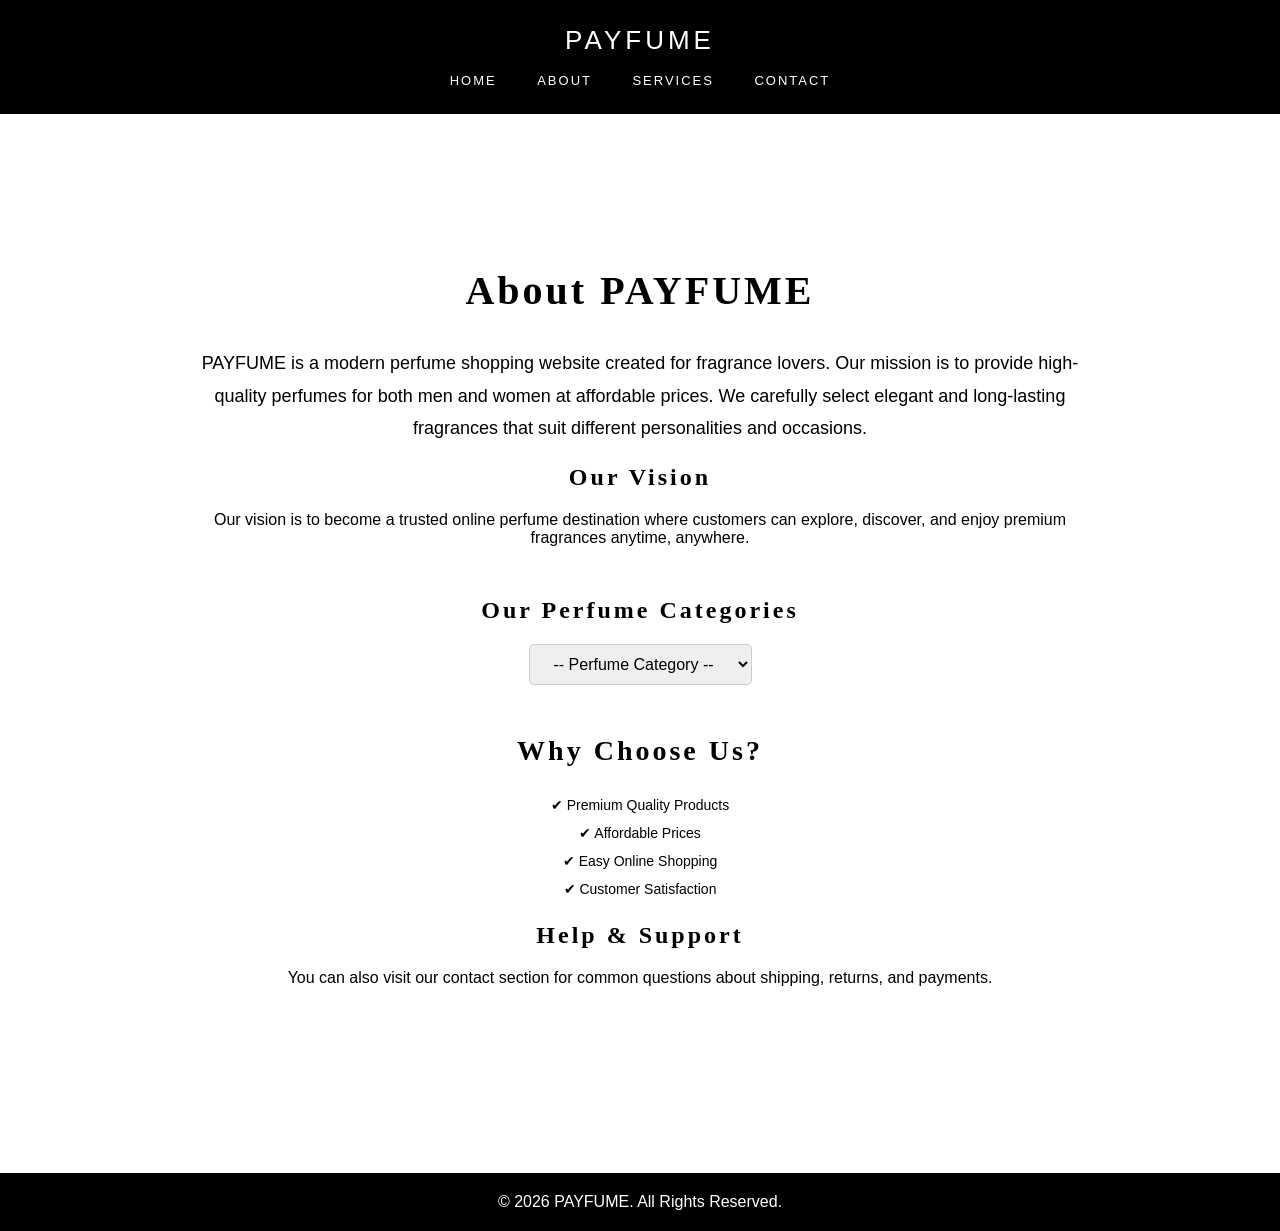
==== about.html @ b95e0a24 "Update about.html" ====
<!DOCTYPE html>
<html lang="en">

<head>
<meta charset="UTF-8">
<meta name="viewport" content="width=device-width, initial-scale=1.0">
<title>About Us - PAYFUME</title>

<link rel="stylesheet" href="style.css">



</head>

<body>

<header>
    <div class="logo">PAYFUME</div>
    <nav>
        <a href="index.html">HOME</a>
        <a href="about.html">ABOUT</a>
        <a href="services.html">SERVICES</a>
        <a href="contact.html">CONTACT</a>
    </nav>
</header>

<section style="padding:120px 20px; text-align:center; max-width:900px; margin:auto;">

    <h1 style="font-family: 'Playfair Display', serif; font-size:40px; letter-spacing:3px;">
        About PAYFUME
    </h1>

    <p style="margin-top:30px; font-size:18px; line-height:1.8;">
        PAYFUME is a modern perfume shopping website created for fragrance lovers. 
        Our mission is to provide high-quality perfumes for both men and women at affordable prices.
        We carefully select elegant and long-lasting fragrances that suit different personalities 
        and occasions.
    </p>

    <h2>Our Vision</h2>
<p>
Our vision is to become a trusted online perfume destination where customers can explore, discover, and enjoy premium fragrances anytime, anywhere.
</p>

    <!-- Dropdown Section -->
    <h2 style="margin-top:50px;">Our Perfume Categories</h2>

    <div class="category-box">
        <select onchange="showCategory(this.value)">
            <option value="">-- Perfume Category --</option>
            <option value="Men's Collection">Men's Collection</option>
            <option value="Women's Collection">Women's Collection</option>
            <option value="Luxury Collection">Luxury Collection</option>
           
        </select>
       
        <div id="categoryResult"></div>
    </div>

    <!-- Why Choose Us -->
    <h2 style="margin-top:50px; font-size:28px;">Why Choose Us?</h2>

    <ul style="list-style:none; padding:0; margin-top:20px; font-size:14px; line-height:2;">
        <li>✔ Premium Quality Products</li>
        <li>✔ Affordable Prices</li>
        <li>✔ Easy Online Shopping</li>
        <li>✔ Customer Satisfaction</li>
    </ul>
<h2>Help & Support</h2>

<p>
You can also visit our contact section for common questions about shipping, returns, and payments.
</p>
</section>

<footer>
    © 2026 PAYFUME. All Rights Reserved.
</footer>

<script src="script.js"></script>




</body>
</html>
---- style.css ----
/* ===== GENERAL ===== */
body {
    margin: 0;
    font-family: 'Montserrat', sans-serif;
    background-color: white;
    transition: 0.3s ease;
}

h1, h2 {
    font-family: 'Playfair Display', serif;
    letter-spacing: 3px;
}

/* ===== HEADER ===== */
header {
    background: black;
    color: white;
    padding: 25px 20px;
    text-align: center;
}

.logo {
    font-size: 26px;
    letter-spacing: 4px;
    margin-bottom: 15px;
}

/* Navigation */
nav {
    margin-top: 5px;
}

nav a {
    color: white;
    text-decoration: none;
    margin: 0 18px;
    font-size: 13px;
    letter-spacing: 2px;
    position: relative;   /* IMPORTANT */
}

/* Animated underline */
nav a::after {
    content: "";
    position: absolute;
    left: 0;
    bottom: -6px;
    width: 0;
    height: 1px;
    background: white;
    transition: 0.3s ease;
}

nav a:hover::after {
    width: 100%;
}

/* ===== SPLIT SECTION (Home Page) ===== */
.split {
    display: flex;
    height: 100vh;
}

.side {
    flex: 1;
    position: relative;
    display: flex;
    justify-content: center;
    align-items: center;
    text-align: center;
    color: white;
    overflow: hidden;
}

.side h1 {
    font-size: 50px;
    z-index: 2;
}

.side::before {
    content: "";
    position: absolute;
    inset: 0;
    background-size: cover;
    background-position: center;
    transition: 0.6s ease;
    z-index: 1;
}

.male::before {
    background-image: url("Images/seintone.jpg");
}

.female::before {
    background-image: url("Images/seintone.jpg");
}

.side:hover::before {
    transform: scale(1.08);
}

.overlay {
    position: absolute;
    inset: 0;
    background: rgba(0, 0, 0, 0.45);
    z-index: 1;
}

/* Buttons */
.button {
    position: absolute;
    bottom: 80px;
    padding: 12px 30px;
    border: 1px solid white;
    color: white;
    text-decoration: none;
    z-index: 2;
    transition: 0.3s ease;
}

.button:hover {
    background: white;
    color: black;
}

/* ===== SECTION (About Page) ===== */
section {
    padding: 100px 20px;
    max-width: 900px;
    margin: auto;
    text-align: center;
}

/* Dropdown */
select {
    padding: 10px 20px;
    font-size: 16px;
    border-radius: 5px;
    border: 1px solid #ccc;
}

/* ===== FOOTER ===== */
footer {
    background: black;
    color: white;
    text-align: center;
    padding: 20px;
    margin-top: 50px;
}

/* ===== DARK MODE ===== */
.dark {
    background: black;
    color: white;
}

.dark header,
.dark footer {
    background: #111;
}

/* ===== RESPONSIVE ===== */
@media (max-width: 768px) {
    .split {
        flex-direction: column;
    }

    .side h1 {
        font-size: 30px;
    }

    nav a {
        display: inline-block;
        margin: 8px 10px;
    }
}
/* ===== For Contact Page ===== */
.contact-form {
    margin-top: 40px;
    max-width: 600px;
    margin-left: auto;
    margin-right: auto;
}

.contact-form input,
.contact-form textarea {
    width: 100%;
    padding: 12px;
    margin-bottom: 20px;
    border: 1px solid #ccc;
    border-radius: 5px;
}

.contact-form button {
    padding: 12px 30px;
    background: black;
    color: white;
    border: none;
    cursor: pointer;
}

.contact-form button:hover {
    background: #333;
}

.success-message {
    color: green;
    margin-top: 20px;
}

/* ===== SERVICES ===== */
.services-container {
    display: grid;
    grid-template-columns: repeat(auto-fit, minmax(250px, 1fr));
    gap: 30px;
    margin-top: 40px;
}

.service-box {
    border: 1px solid #ddd;
    padding: 25px;
    border-radius: 8px;
    text-align: center;
}

.service-box button {
    margin-top: 15px;
    padding: 10px 20px;
    background: black;
    color: white;
    border: none;
    cursor: pointer;
}

.service-box button:hover {
    background: #333;
}

.cart-section {
    margin-top: 50px;
    text-align: center;
}
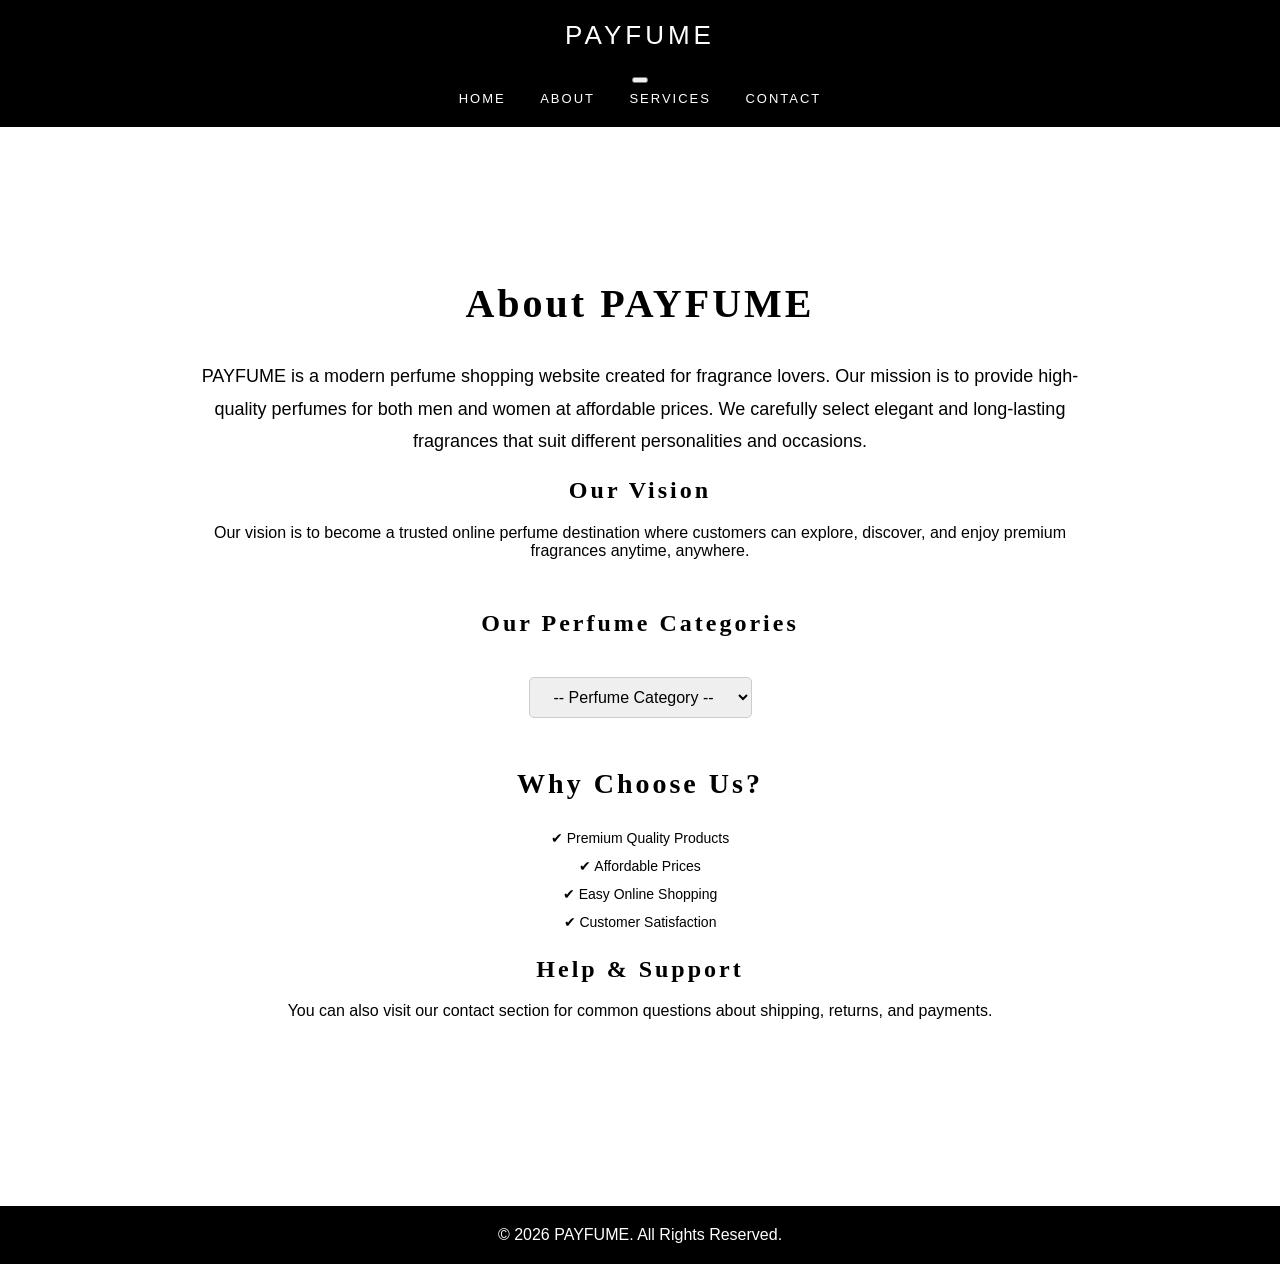
==== commit 0357707c: "Add theme toggle button to about.html" ====
--- a/about.html
+++ b/about.html
@@ -16,6 +16,7 @@
 
 <header>
     <div class="logo">PAYFUME</div>
+     <button id="theme-toggle" aria-label="Toggle Dark Mode"></button>
     <nav>
         <a href="index.html">HOME</a>
         <a href="about.html">ABOUT</a>
--- a/style.css
+++ b/style.css
@@ -240,3 +240,87 @@
     margin-top: 50px;
     text-align: center;
 }
+/*===about====*/
+body {
+    margin: 0;
+    font-family: Arial, sans-serif;
+    background-color: white;
+}
+
+
+header {
+    background: black;
+    color: white;
+    padding: 20px;
+    text-align: center;
+}
+
+nav a {
+    color: white;
+    text-decoration: none;
+    margin: 0 15px;
+}
+
+nav a:hover {
+    text-decoration: underline;
+}
+
+/* Section */
+section {
+    padding: 120px 20px;
+    text-align: center;
+    max-width: 900px;
+    margin: auto;
+}
+
+/* Dropdown */
+.category-box {
+    margin-top: 40px;
+}
+
+select {
+    padding: 10px 20px;
+    font-size: 16px;
+    border-radius: 5px;
+    border: 1px solid #ccc;
+}
+
+/* Footer */
+footer {
+    background: black;
+    color: white;
+    text-align: center;
+    padding: 20px;
+    margin-top: 50px;
+}
+body.dark {
+    background-color: #0f0f0f;
+    color: #ffffff;
+}
+
+body.dark header,
+body.dark footer {
+    background-color: #111;
+}
+
+body.dark .service-box {
+    background: #1a1a1a;
+    border-color: #333;
+}
+
+body.dark input,
+body.dark textarea,
+body.dark select {
+    background: #1a1a1a;
+    color: #fff;
+    border: 1px solid #444;
+}
+
+body.dark .contact-form button,
+body.dark .service-box button {
+    background: #222;
+}
+
+body.dark .button:hover {
+    color: black;
+}
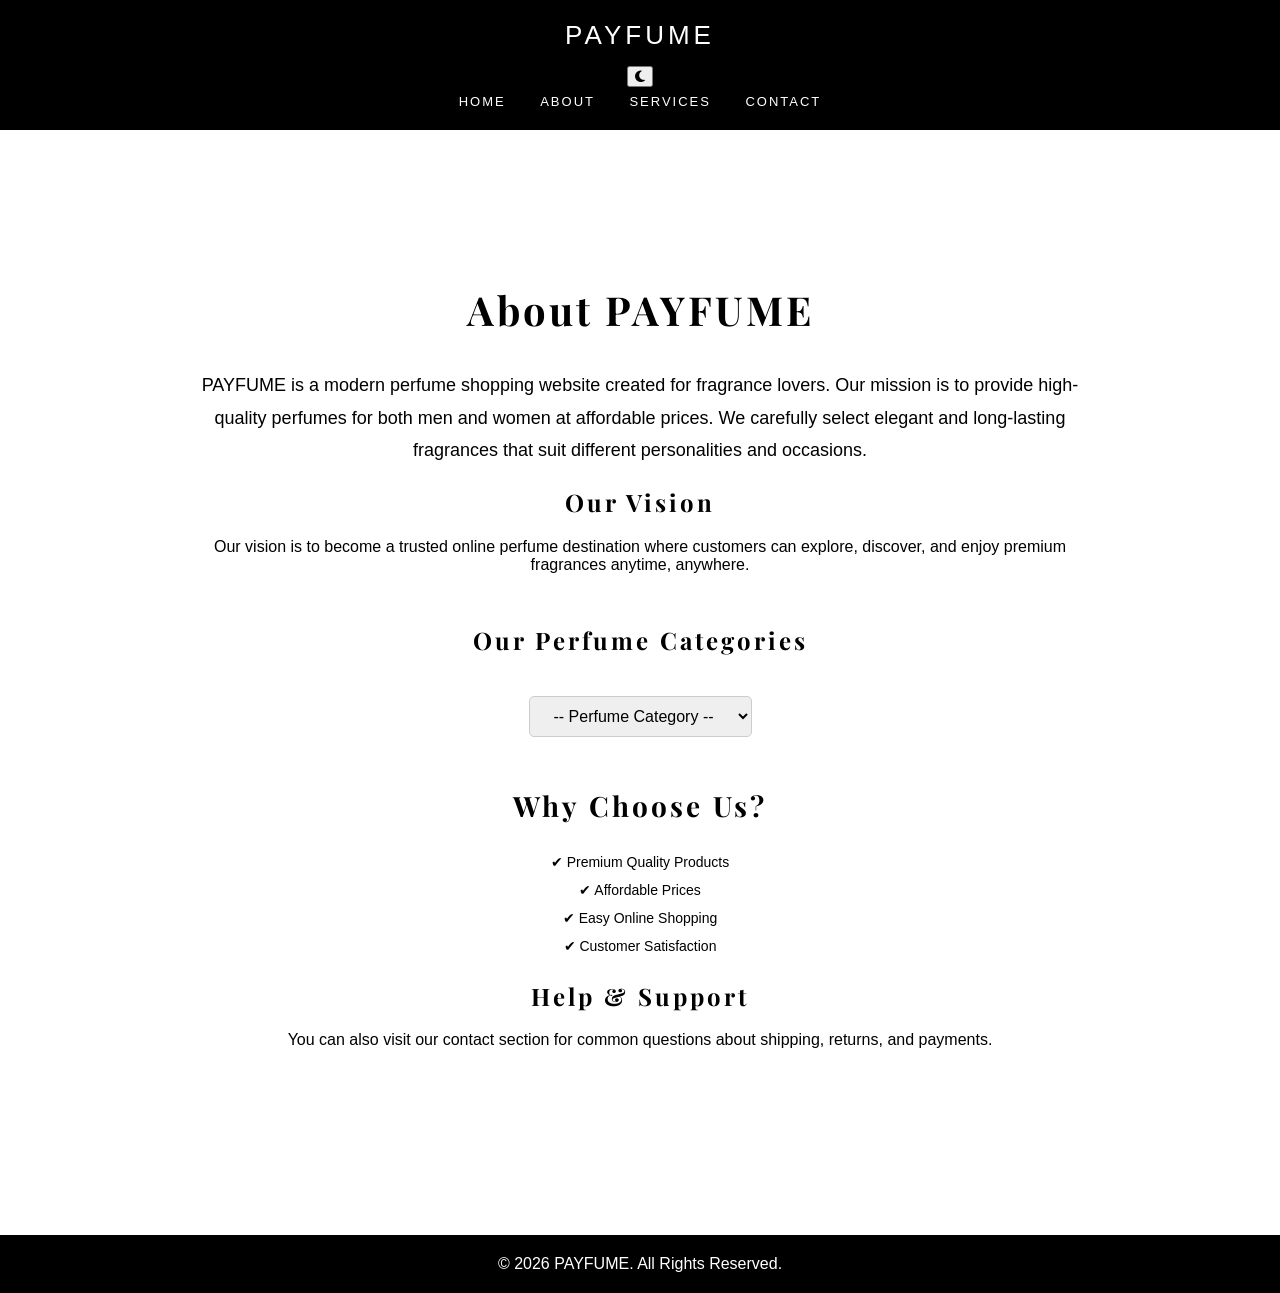
==== commit 3c2c8985: "Enhance about.html with styles and theme toggle icon Added Google Fonts and Font Awesome links to th" ====
--- a/about.html
+++ b/about.html
@@ -5,9 +5,9 @@
 <meta charset="UTF-8">
 <meta name="viewport" content="width=device-width, initial-scale=1.0">
 <title>About Us - PAYFUME</title>
-
+<link href="https://fonts.googleapis.com/css2?family=Playfair+Display:wght@400;600&family=Montserrat:wght@300;400&display=swap" rel="stylesheet">
+<link rel="stylesheet" href="https://cdnjs.cloudflare.com/ajax/libs/font-awesome/6.5.0/css/all.min.css">
 <link rel="stylesheet" href="style.css">
-
 
 
 </head>
@@ -16,7 +16,11 @@
 
 <header>
     <div class="logo">PAYFUME</div>
-     <button id="theme-toggle" aria-label="Toggle Dark Mode"></button>
+
+    <button id="theme-toggle" aria-label="Toggle theme">
+        <i class="fa-solid fa-moon"></i>
+    </button>
+
     <nav>
         <a href="index.html">HOME</a>
         <a href="about.html">ABOUT</a>
--- a/style.css
+++ b/style.css
@@ -324,3 +324,39 @@
 body.dark .button:hover {
     color: black;
 }
+
+/* ===== IMPROVED DARK MODE ===== */
+body.dark {
+    background-color: #0f0f0f;
+    color: #ffffff;
+}
+
+body.dark header,
+body.dark footer {
+    background-color: #111;
+}
+
+body.dark .service-box {
+    background: #1a1a1a;
+    border-color: #333;
+}
+
+body.dark input,
+body.dark textarea,
+body.dark select {
+    background: #1a1a1a;
+    color: #fff;
+    border: 1px solid #444;
+}
+
+body.dark .contact-form button,
+body.dark .service-box button {
+    background: #222;
+}
+
+body.dark .button:hover {
+    color: black;
+}
+header {
+    position: relative;
+}
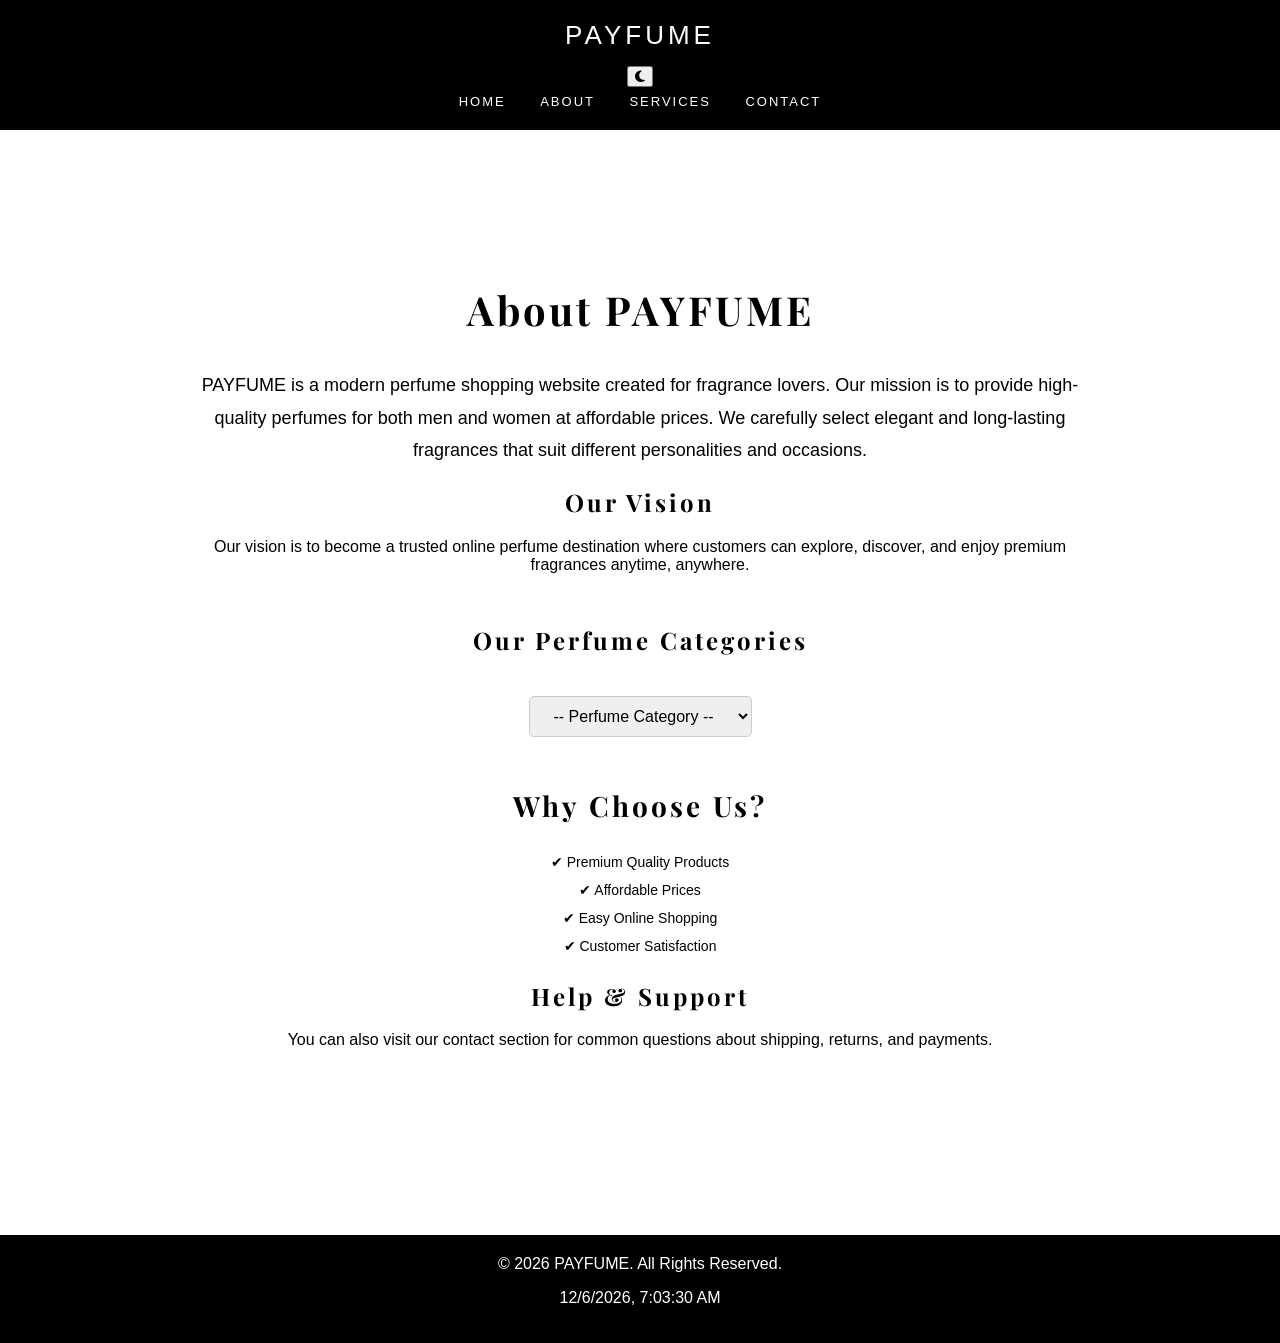
==== commit 876a2ea6: "Add current date time placeholder in footer" ====
--- a/about.html
+++ b/about.html
@@ -80,6 +80,7 @@
 
 <footer>
     © 2026 PAYFUME. All Rights Reserved.
+     <p id="currentDateTime"></p>
 </footer>
 
 <script src="script.js"></script>
--- a/style.css
+++ b/style.css
@@ -36,7 +36,7 @@
     margin: 0 18px;
     font-size: 13px;
     letter-spacing: 2px;
-    position: relative;   /* IMPORTANT */
+    position: relative;   
 }
 
 /* Animated underline */
@@ -88,11 +88,11 @@
 }
 
 .male::before {
-    background-image: url("Images/seintone.jpg");
+    background-image: url("Images/male\ right.jpg");
 }
 
 .female::before {
-    background-image: url("Images/seintone.jpg");
+    background-image: url("Images/female\ left.jpg");
 }
 
 .side:hover::before {
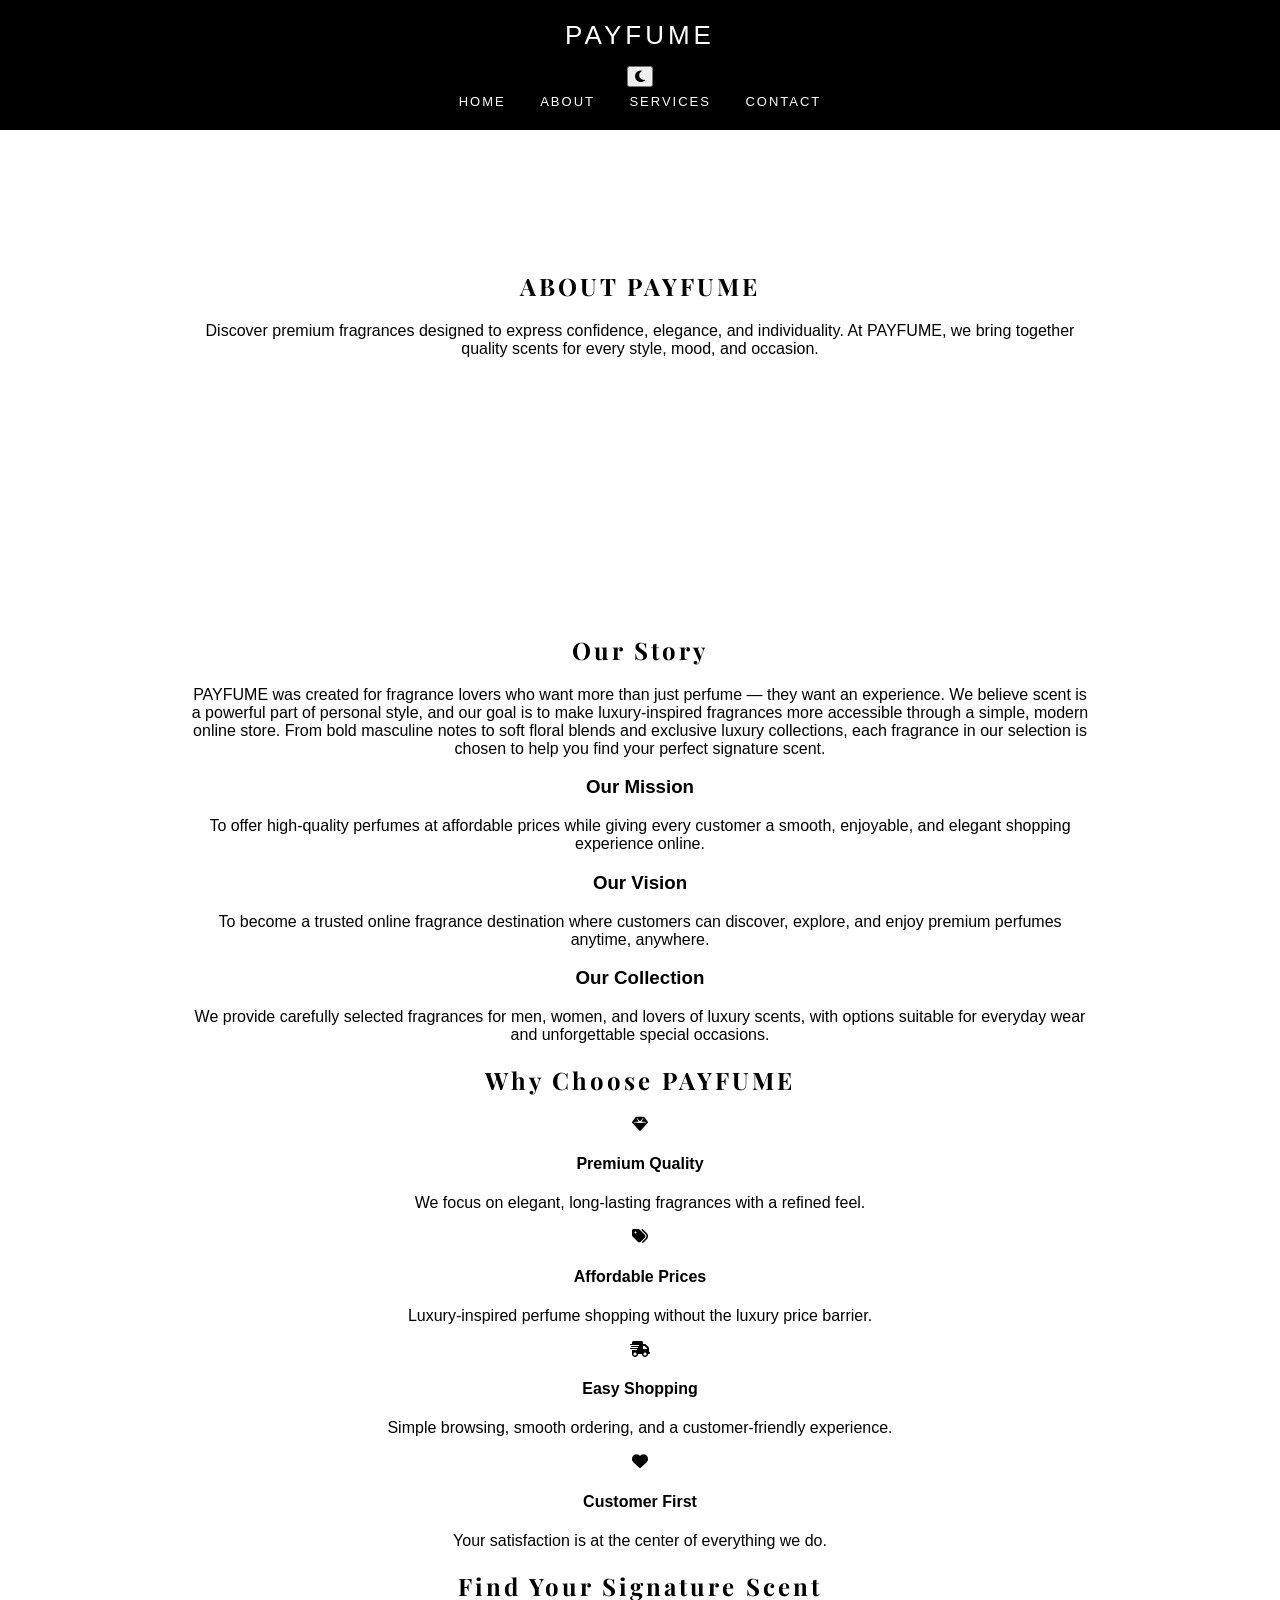
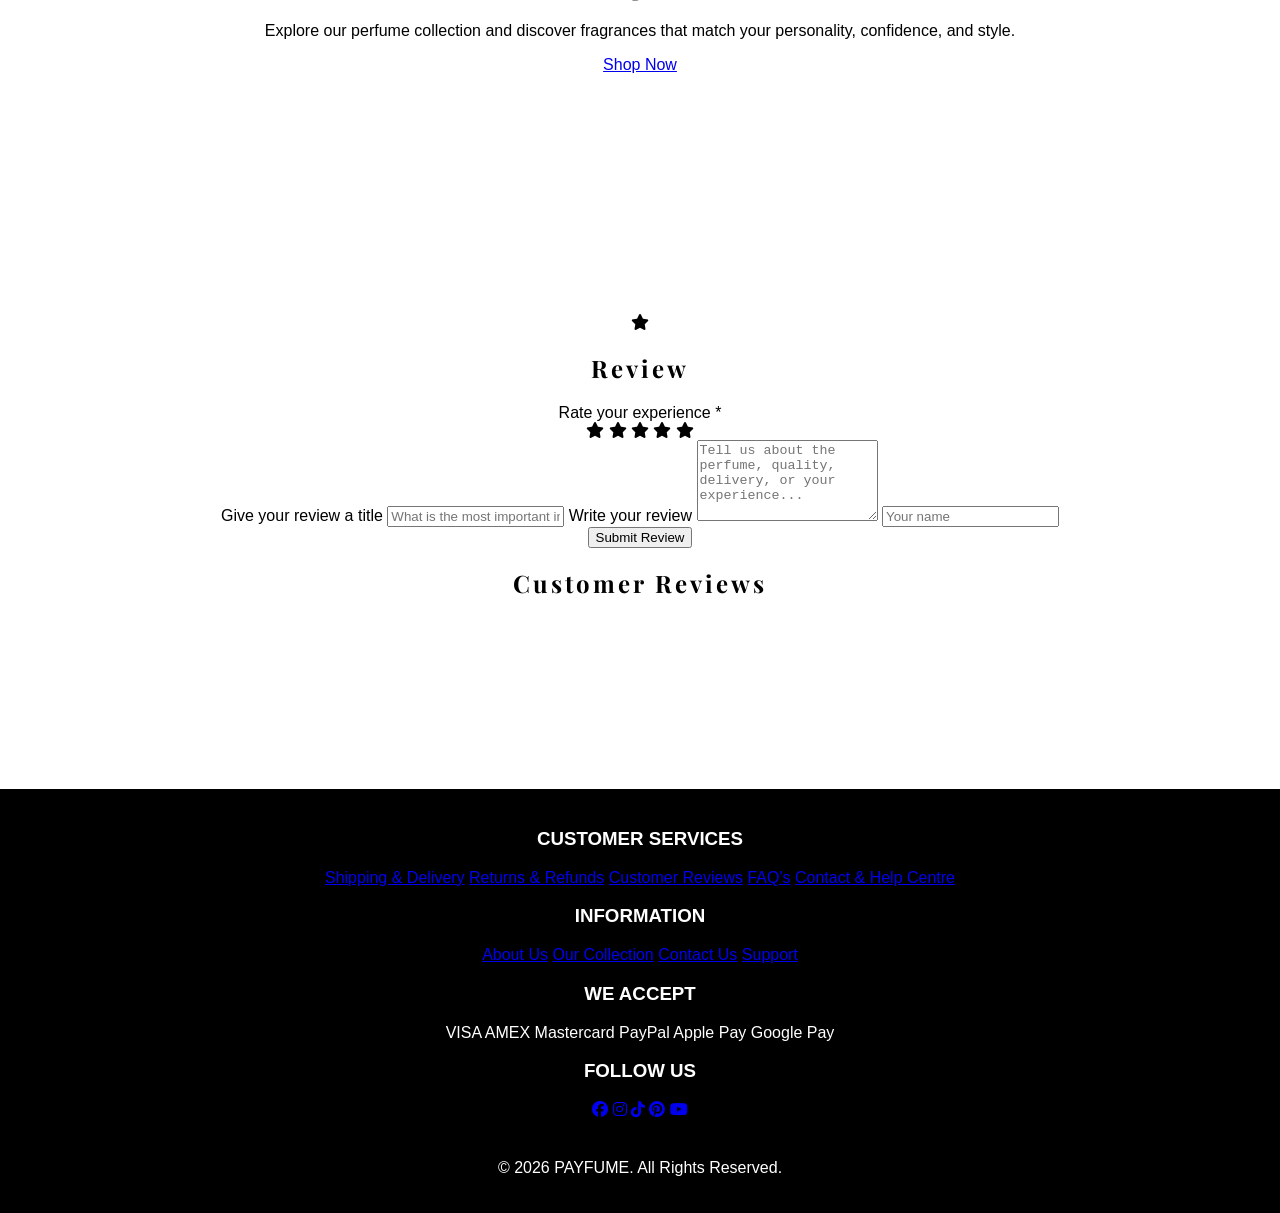
==== commit 67e04cf6: "Update about.html" ====
--- a/about.html
+++ b/about.html
@@ -1,94 +1,223 @@
 <!DOCTYPE html>
 <html lang="en">
-
 <head>
-<meta charset="UTF-8">
-<meta name="viewport" content="width=device-width, initial-scale=1.0">
-<title>About Us - PAYFUME</title>
-<link href="https://fonts.googleapis.com/css2?family=Playfair+Display:wght@400;600&family=Montserrat:wght@300;400&display=swap" rel="stylesheet">
-<link rel="stylesheet" href="https://cdnjs.cloudflare.com/ajax/libs/font-awesome/6.5.0/css/all.min.css">
-<link rel="stylesheet" href="style.css">
-
-
+  <meta charset="UTF-8" />
+  <meta name="viewport" content="width=device-width, initial-scale=1.0" />
+  <title>About Us - PAYFUME</title>
+
+  <link href="https://fonts.googleapis.com/css2?family=Playfair+Display:wght@400;600;700&family=Montserrat:wght@300;400;500;600&display=swap" rel="stylesheet">
+  <link rel="stylesheet" href="https://cdnjs.cloudflare.com/ajax/libs/font-awesome/6.5.0/css/all.min.css">
+  <link rel="stylesheet" href="style.css">
+
+  
 </head>
-
 <body>
 
-<header>
+  <header>
     <div class="logo">PAYFUME</div>
 
     <button id="theme-toggle" aria-label="Toggle theme">
-        <i class="fa-solid fa-moon"></i>
+      <i class="fa-solid fa-moon"></i>
     </button>
 
     <nav>
-        <a href="index.html">HOME</a>
-        <a href="about.html">ABOUT</a>
-        <a href="services.html">SERVICES</a>
-        <a href="contact.html">CONTACT</a>
+      <a href="index.html">HOME</a>
+      <a href="about.html">ABOUT</a>
+      <a href="services.html">SERVICES</a>
+      <a href="contact.html">CONTACT</a>
     </nav>
-</header>
-
-<section style="padding:120px 20px; text-align:center; max-width:900px; margin:auto;">
-
-    <h1 style="font-family: 'Playfair Display', serif; font-size:40px; letter-spacing:3px;">
-        About PAYFUME
-    </h1>
-
-    <p style="margin-top:30px; font-size:18px; line-height:1.8;">
-        PAYFUME is a modern perfume shopping website created for fragrance lovers. 
-        Our mission is to provide high-quality perfumes for both men and women at affordable prices.
-        We carefully select elegant and long-lasting fragrances that suit different personalities 
-        and occasions.
+  </header>
+
+  <section class="about-hero">
+    <h1>ABOUT PAYFUME</h1>
+    <p>
+      Discover premium fragrances designed to express confidence, elegance, and individuality.
+      At PAYFUME, we bring together quality scents for every style, mood, and occasion.
     </p>
-
-    <h2>Our Vision</h2>
-<p>
-Our vision is to become a trusted online perfume destination where customers can explore, discover, and enjoy premium fragrances anytime, anywhere.
-</p>
-
-    <!-- Dropdown Section -->
-    <h2 style="margin-top:50px;">Our Perfume Categories</h2>
-
-    <div class="category-box">
-        <select onchange="showCategory(this.value)">
-            <option value="">-- Perfume Category --</option>
-            <option value="Men's Collection">Men's Collection</option>
-            <option value="Women's Collection">Women's Collection</option>
-            <option value="Luxury Collection">Luxury Collection</option>
-           
-        </select>
-       
-        <div id="categoryResult"></div>
-    </div>
-
-    <!-- Why Choose Us -->
-    <h2 style="margin-top:50px; font-size:28px;">Why Choose Us?</h2>
-
-    <ul style="list-style:none; padding:0; margin-top:20px; font-size:14px; line-height:2;">
-        <li>✔ Premium Quality Products</li>
-        <li>✔ Affordable Prices</li>
-        <li>✔ Easy Online Shopping</li>
-        <li>✔ Customer Satisfaction</li>
-    </ul>
-<h2>Help & Support</h2>
-
-<p>
-You can also visit our contact section for common questions about shipping, returns, and payments.
-</p>
+  </section>
+
+  <section class="about-section">
+    <div class="about-intro">
+      <h2>Our Story</h2>
+      <p>
+        PAYFUME was created for fragrance lovers who want more than just perfume — they want
+        an experience. We believe scent is a powerful part of personal style, and our goal is
+        to make luxury-inspired fragrances more accessible through a simple, modern online store.
+        From bold masculine notes to soft floral blends and exclusive luxury collections,
+        each fragrance in our selection is chosen to help you find your perfect signature scent.
+      </p>
+    </div>
+
+    <div class="about-grid">
+      <div class="about-card">
+        <h3>Our Mission</h3>
+        <p>
+          To offer high-quality perfumes at affordable prices while giving every customer
+          a smooth, enjoyable, and elegant shopping experience online.
+        </p>
+      </div>
+
+      <div class="about-card">
+        <h3>Our Vision</h3>
+        <p>
+          To become a trusted online fragrance destination where customers can discover,
+          explore, and enjoy premium perfumes anytime, anywhere.
+        </p>
+      </div>
+
+      <div class="about-card">
+        <h3>Our Collection</h3>
+        <p>
+          We provide carefully selected fragrances for men, women, and lovers of luxury scents,
+          with options suitable for everyday wear and unforgettable special occasions.
+        </p>
+      </div>
+    </div>
+
+    <div class="why-payfume">
+      <h2>Why Choose PAYFUME</h2>
+
+      <div class="why-list">
+        <div class="why-item">
+          <i class="fa-solid fa-gem"></i>
+          <h4>Premium Quality</h4>
+          <p>We focus on elegant, long-lasting fragrances with a refined feel.</p>
+        </div>
+
+        <div class="why-item">
+          <i class="fa-solid fa-tags"></i>
+          <h4>Affordable Prices</h4>
+          <p>Luxury-inspired perfume shopping without the luxury price barrier.</p>
+        </div>
+
+        <div class="why-item">
+          <i class="fa-solid fa-truck-fast"></i>
+          <h4>Easy Shopping</h4>
+          <p>Simple browsing, smooth ordering, and a customer-friendly experience.</p>
+        </div>
+
+        <div class="why-item">
+          <i class="fa-solid fa-heart"></i>
+          <h4>Customer First</h4>
+          <p>Your satisfaction is at the center of everything we do.</p>
+        </div>
+      </div>
+    </div>
+
+    <div class="about-cta">
+      <h2>Find Your Signature Scent</h2>
+      <p>
+        Explore our perfume collection and discover fragrances that match your personality,
+        confidence, and style.
+      </p>
+      <a href="services.html">Shop Now</a>
+    </div>
+  </section>
+<section class="review-form-section">
+  <div class="review-form-box">
+    <div class="review-header">
+      <div class="review-title-wrap">
+        <div class="review-icon">
+          <i class="fa-solid fa-star"></i>
+        </div>
+        <h2>Review</h2>
+      </div>
+    </div>
+
+    <form id="reviewForm" class="review-form">
+      <label>Rate your experience <span>*</span></label>
+
+      <div class="star-rating" id="starRating">
+        <i class="fa-solid fa-star star" data-value="1"></i>
+        <i class="fa-solid fa-star star" data-value="2"></i>
+        <i class="fa-solid fa-star star" data-value="3"></i>
+        <i class="fa-solid fa-star star" data-value="4"></i>
+        <i class="fa-solid fa-star star" data-value="5"></i>
+      </div>
+
+      <input type="hidden" id="ratingValue" value="0">
+
+      <label for="reviewTitle">Give your review a title</label>
+      <input
+        type="text"
+        id="reviewTitle"
+        placeholder="What is the most important information?"
+        required
+      >
+
+      <label for="reviewMessage">Write your review</label>
+      <textarea
+        id="reviewMessage"
+        rows="5"
+        placeholder="Tell us about the perfume, quality, delivery, or your experience..."
+        required
+      ></textarea>
+
+      <input
+        type="text"
+        id="reviewName"
+        placeholder="Your name"
+        required
+      >
+
+      <button type="submit">Submit Review</button>
+
+      <p id="reviewSuccess" class="review-success"></p>
+    </form>
+  </div>
+
+  <div class="customer-reviews">
+    <h2>Customer Reviews</h2>
+    <div id="reviewsList"></div>
+  </div>
 </section>
-
-<footer>
-    © 2026 PAYFUME. All Rights Reserved.
-     <p id="currentDateTime"></p>
-</footer>
-
-<script src="script.js"></script>
-
-
-
+  <footer>
+    <div class="footer-links">
+      <div>
+        <h3>CUSTOMER SERVICES</h3>
+        <a href="contact.html">Shipping & Delivery</a>
+        <a href="contact.html">Returns & Refunds</a>
+        <a href="contact.html">Customer Reviews</a>
+        <a href="contact.html">FAQ's</a>
+        <a href="contact.html">Contact & Help Centre</a>
+      </div>
+
+      <div>
+        <h3>INFORMATION</h3>
+        <a href="about.html">About Us</a>
+        <a href="services.html">Our Collection</a>
+        <a href="contact.html">Contact Us</a>
+        <a href="contact.html">Support</a>
+      </div>
+
+      <div>
+        <h3>WE ACCEPT</h3>
+        <div class="payment-icons">
+          <span>VISA</span>
+          <span>AMEX</span>
+          <span>Mastercard</span>
+          <span>PayPal</span>
+          <span>Apple Pay</span>
+          <span>Google Pay</span>
+        </div>
+      </div>
+
+      <div>
+        <h3>FOLLOW US</h3>
+        <div class="social-icons">
+          <a href="https://www.facebook.com/share/1G55bbYmSF/"><i class="fa-brands fa-facebook"></i></a>
+          <a href="#"><i class="fa-brands fa-instagram"></i></a>
+          <a href="#"><i class="fa-brands fa-tiktok"></i></a>
+          <a href="#"><i class="fa-brands fa-pinterest"></i></a>
+          <a href="#"><i class="fa-brands fa-youtube"></i></a>
+        </div>
+      </div>
+    </div>
+
+    <p style="margin-top:40px;">© 2026 PAYFUME. All Rights Reserved.</p>
+  </footer>
+
+  <script src="script.js"></script>
 
 </body>
 </html>
-
-
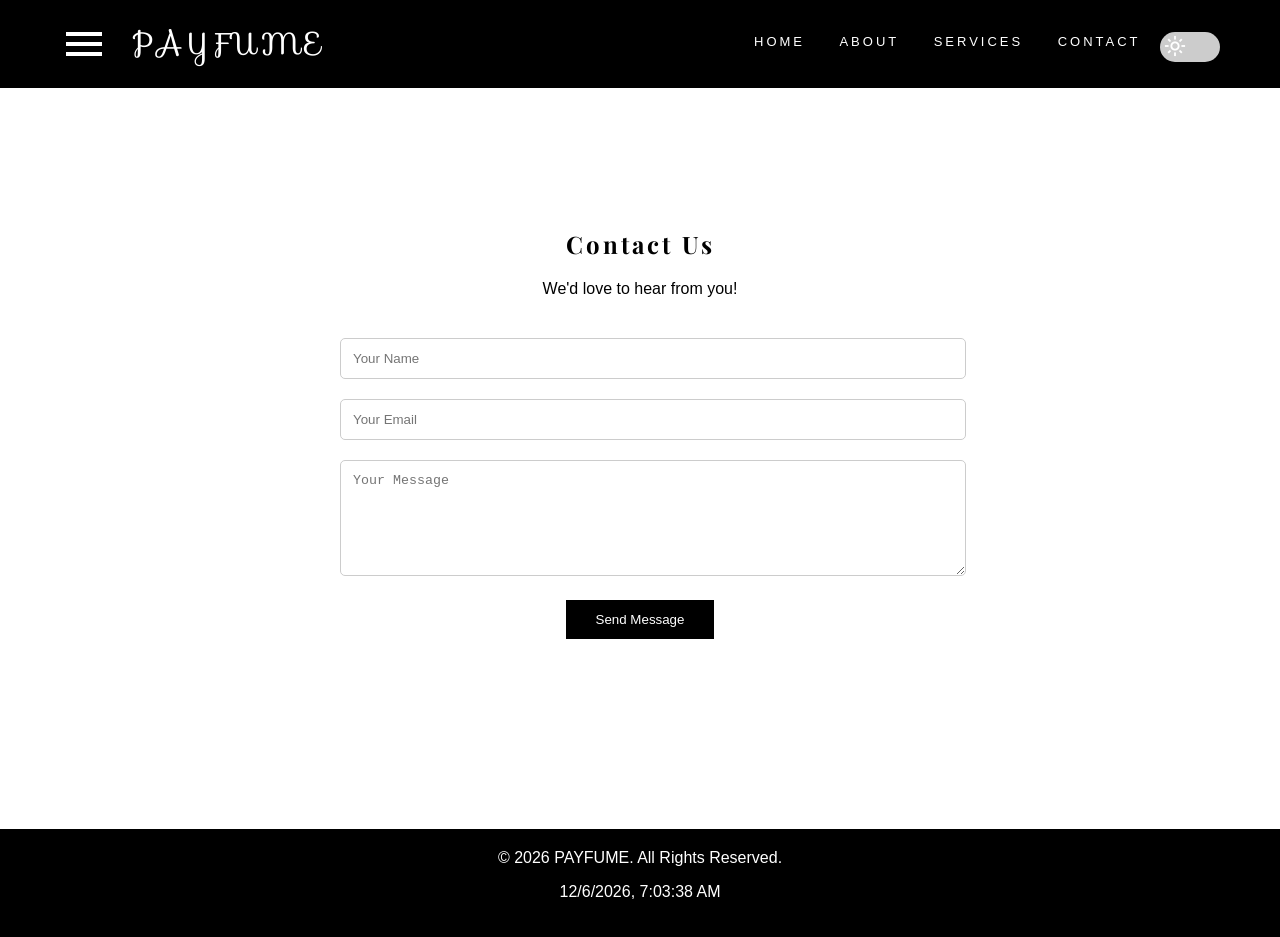
==== commit 49dd8891: "Change About Us page to Contact Us page" ====
--- a/about.html
+++ b/about.html
@@ -1,223 +1,79 @@
 <!DOCTYPE html>
 <html lang="en">
 <head>
-  <meta charset="UTF-8" />
-  <meta name="viewport" content="width=device-width, initial-scale=1.0" />
-  <title>About Us - PAYFUME</title>
+<meta charset="UTF-8">
+<meta name="viewport" content="width=device-width, initial-scale=1.0">
+<title>Contact Us - PAYFUME</title>
 
-  <link href="https://fonts.googleapis.com/css2?family=Playfair+Display:wght@400;600;700&family=Montserrat:wght@300;400;500;600&display=swap" rel="stylesheet">
-  <link rel="stylesheet" href="https://cdnjs.cloudflare.com/ajax/libs/font-awesome/6.5.0/css/all.min.css">
-  <link rel="stylesheet" href="style.css">
+<link href="https://fonts.googleapis.com/css2?family=Playfair+Display:wght@400;600&family=Montserrat:wght@300;400&display=swap" rel="stylesheet">
+<link rel="stylesheet" href="https://cdnjs.cloudflare.com/ajax/libs/font-awesome/6.5.0/css/all.min.css">
+<link rel="stylesheet" href="style.css">
+<link rel="stylesheet" href="https://fonts.googleapis.com/css2?family=Material+Symbols+Outlined" />
+<link rel="stylesheet" href="https://fonts.googleapis.com/css?family=Sofia">
 
-  
 </head>
+
 <body>
 
-  <header>
-    <div class="logo">PAYFUME</div>
+<header>
 
-    <button id="theme-toggle" aria-label="Toggle theme">
-      <i class="fa-solid fa-moon"></i>
-    </button>
+   <div class="nav-left">
+<span id="menuBtn" class="material-symbols-outlined">menu</span>
+<div class="logo">PAYFUME</div>
+</div>
 
-    <nav>
-      <a href="index.html">HOME</a>
-      <a href="about.html">ABOUT</a>
-      <a href="services.html">SERVICES</a>
-      <a href="contact.html">CONTACT</a>
-    </nav>
-  </header>
+<nav class="nav-right">
+<a href="index.html">HOME</a>
+<a href="about.html">ABOUT</a>
+<a href="services.html">SERVICES</a>
+<a href="contact.html">CONTACT</a>
 
-  <section class="about-hero">
-    <h1>ABOUT PAYFUME</h1>
-    <p>
-      Discover premium fragrances designed to express confidence, elegance, and individuality.
-      At PAYFUME, we bring together quality scents for every style, mood, and occasion.
+
+   <label class="theme-switch">
+    <input type="checkbox" id="themeToggle">
+
+    <span class="slider">
+        <span id="themeIcon" class="material-symbols-outlined">
+            light_mode
+        </span>
+    </span>
+</label>
+ 
+</nav>
+
+</header>
+
+<section>
+
+    <h1 style="text-align:center;">Contact Us</h1>
+
+    <p style="text-align:center; margin-top:20px;">
+        We'd love to hear from you!
     </p>
-  </section>
 
-  <section class="about-section">
-    <div class="about-intro">
-      <h2>Our Story</h2>
-      <p>
-        PAYFUME was created for fragrance lovers who want more than just perfume — they want
-        an experience. We believe scent is a powerful part of personal style, and our goal is
-        to make luxury-inspired fragrances more accessible through a simple, modern online store.
-        From bold masculine notes to soft floral blends and exclusive luxury collections,
-        each fragrance in our selection is chosen to help you find your perfect signature scent.
-      </p>
-    </div>
+    <form id="contactForm" class="contact-form">
+        
+        <input type="text" placeholder="Your Name" required>
+        
+        <input type="email" placeholder="Your Email" required>
+        
+        <textarea rows="6" placeholder="Your Message" required></textarea>
+        
+        <button type="submit">Send Message</button>
 
-    <div class="about-grid">
-      <div class="about-card">
-        <h3>Our Mission</h3>
-        <p>
-          To offer high-quality perfumes at affordable prices while giving every customer
-          a smooth, enjoyable, and elegant shopping experience online.
-        </p>
-      </div>
+        <p id="successMessage" class="success-message"></p>
 
-      <div class="about-card">
-        <h3>Our Vision</h3>
-        <p>
-          To become a trusted online fragrance destination where customers can discover,
-          explore, and enjoy premium perfumes anytime, anywhere.
-        </p>
-      </div>
+    </form>
 
-      <div class="about-card">
-        <h3>Our Collection</h3>
-        <p>
-          We provide carefully selected fragrances for men, women, and lovers of luxury scents,
-          with options suitable for everyday wear and unforgettable special occasions.
-        </p>
-      </div>
-    </div>
+</section>
 
-    <div class="why-payfume">
-      <h2>Why Choose PAYFUME</h2>
+<footer>
+    © 2026 PAYFUME. All Rights Reserved.
+     <p id="currentDateTime"></p>
+</footer>
 
-      <div class="why-list">
-        <div class="why-item">
-          <i class="fa-solid fa-gem"></i>
-          <h4>Premium Quality</h4>
-          <p>We focus on elegant, long-lasting fragrances with a refined feel.</p>
-        </div>
-
-        <div class="why-item">
-          <i class="fa-solid fa-tags"></i>
-          <h4>Affordable Prices</h4>
-          <p>Luxury-inspired perfume shopping without the luxury price barrier.</p>
-        </div>
-
-        <div class="why-item">
-          <i class="fa-solid fa-truck-fast"></i>
-          <h4>Easy Shopping</h4>
-          <p>Simple browsing, smooth ordering, and a customer-friendly experience.</p>
-        </div>
-
-        <div class="why-item">
-          <i class="fa-solid fa-heart"></i>
-          <h4>Customer First</h4>
-          <p>Your satisfaction is at the center of everything we do.</p>
-        </div>
-      </div>
-    </div>
-
-    <div class="about-cta">
-      <h2>Find Your Signature Scent</h2>
-      <p>
-        Explore our perfume collection and discover fragrances that match your personality,
-        confidence, and style.
-      </p>
-      <a href="services.html">Shop Now</a>
-    </div>
-  </section>
-<section class="review-form-section">
-  <div class="review-form-box">
-    <div class="review-header">
-      <div class="review-title-wrap">
-        <div class="review-icon">
-          <i class="fa-solid fa-star"></i>
-        </div>
-        <h2>Review</h2>
-      </div>
-    </div>
-
-    <form id="reviewForm" class="review-form">
-      <label>Rate your experience <span>*</span></label>
-
-      <div class="star-rating" id="starRating">
-        <i class="fa-solid fa-star star" data-value="1"></i>
-        <i class="fa-solid fa-star star" data-value="2"></i>
-        <i class="fa-solid fa-star star" data-value="3"></i>
-        <i class="fa-solid fa-star star" data-value="4"></i>
-        <i class="fa-solid fa-star star" data-value="5"></i>
-      </div>
-
-      <input type="hidden" id="ratingValue" value="0">
-
-      <label for="reviewTitle">Give your review a title</label>
-      <input
-        type="text"
-        id="reviewTitle"
-        placeholder="What is the most important information?"
-        required
-      >
-
-      <label for="reviewMessage">Write your review</label>
-      <textarea
-        id="reviewMessage"
-        rows="5"
-        placeholder="Tell us about the perfume, quality, delivery, or your experience..."
-        required
-      ></textarea>
-
-      <input
-        type="text"
-        id="reviewName"
-        placeholder="Your name"
-        required
-      >
-
-      <button type="submit">Submit Review</button>
-
-      <p id="reviewSuccess" class="review-success"></p>
-    </form>
-  </div>
-
-  <div class="customer-reviews">
-    <h2>Customer Reviews</h2>
-    <div id="reviewsList"></div>
-  </div>
-</section>
-  <footer>
-    <div class="footer-links">
-      <div>
-        <h3>CUSTOMER SERVICES</h3>
-        <a href="contact.html">Shipping & Delivery</a>
-        <a href="contact.html">Returns & Refunds</a>
-        <a href="contact.html">Customer Reviews</a>
-        <a href="contact.html">FAQ's</a>
-        <a href="contact.html">Contact & Help Centre</a>
-      </div>
-
-      <div>
-        <h3>INFORMATION</h3>
-        <a href="about.html">About Us</a>
-        <a href="services.html">Our Collection</a>
-        <a href="contact.html">Contact Us</a>
-        <a href="contact.html">Support</a>
-      </div>
-
-      <div>
-        <h3>WE ACCEPT</h3>
-        <div class="payment-icons">
-          <span>VISA</span>
-          <span>AMEX</span>
-          <span>Mastercard</span>
-          <span>PayPal</span>
-          <span>Apple Pay</span>
-          <span>Google Pay</span>
-        </div>
-      </div>
-
-      <div>
-        <h3>FOLLOW US</h3>
-        <div class="social-icons">
-          <a href="https://www.facebook.com/share/1G55bbYmSF/"><i class="fa-brands fa-facebook"></i></a>
-          <a href="#"><i class="fa-brands fa-instagram"></i></a>
-          <a href="#"><i class="fa-brands fa-tiktok"></i></a>
-          <a href="#"><i class="fa-brands fa-pinterest"></i></a>
-          <a href="#"><i class="fa-brands fa-youtube"></i></a>
-        </div>
-      </div>
-    </div>
-
-    <p style="margin-top:40px;">© 2026 PAYFUME. All Rights Reserved.</p>
-  </footer>
-
-  <script src="script.js"></script>
+<!-- External JavaScript -->
+<script src="script.js"></script>
 
 </body>
 </html>
--- a/style.css
+++ b/style.css
@@ -19,10 +19,12 @@
     text-align: center;
 }
 
-.logo {
-    font-size: 26px;
-    letter-spacing: 4px;
-    margin-bottom: 15px;
+.logo{
+    font-size:30px;
+    letter-spacing:4px;
+    margin-left:5px;
+    font-family: "Sofia", sans-serif;
+     line-height:1;
 }
 
 /* Navigation */
@@ -262,7 +264,7 @@
 }
 
 nav a:hover {
-    text-decoration: underline;
+    text-decoration: none;
 }
 
 /* Section */
@@ -324,39 +326,167 @@
 body.dark .button:hover {
     color: black;
 }
-
-/* ===== IMPROVED DARK MODE ===== */
-body.dark {
-    background-color: #0f0f0f;
-    color: #ffffff;
-}
-
-body.dark header,
-body.dark footer {
-    background-color: #111;
-}
-
-body.dark .service-box {
-    background: #1a1a1a;
-    border-color: #333;
-}
-
-body.dark input,
-body.dark textarea,
-body.dark select {
-    background: #1a1a1a;
-    color: #fff;
-    border: 1px solid #444;
-}
-
-body.dark .contact-form button,
-body.dark .service-box button {
-    background: #222;
-}
-
-body.dark .button:hover {
-    color: black;
-}
-header {
-    position: relative;
-}
+header{
+    display:flex;
+    justify-content:space-between;
+    align-items:center;
+    background:black;
+    padding:20px 60px;
+    position:relative;
+}
+
+/* left side */
+.nav-left{
+display:flex;
+align-items:center;
+gap:20px;
+}
+
+
+
+.material-symbols-outlined{
+    font-size:40px;
+    vertical-align:middle;
+}
+
+/* right nav */
+.nav-right a{
+    color:white;
+    text-decoration:none;
+    letter-spacing:3px;
+    position:relative;
+}
+
+.nav-right a::after{
+    content:"";
+    position:absolute;
+    left:0;
+    bottom:-6px;
+    width:0;
+    height:2px;
+    background:white;
+    transition:0.3s ease;
+}
+
+.nav-right a:hover::after{
+    width:100%;
+}
+
+/* dropdown menu */
+.action-menu{
+display:none;
+position:absolute;
+top:80px;
+left:20px;
+background:white;
+padding:15px;
+border-radius:15px;
+box-shadow:0 10px 20px rgba(0,0,0,0.2);
+z-index:1000;
+}
+
+.action-menu.show{
+display:block;
+}
+
+    .toggle-icon{
+font-size:26px;
+cursor:pointer;
+transition: 0.3s;
+color:#444;
+}
+
+.dark-mode .toggle-icon{
+color:#ddd;
+background: #111;
+}
+
+.toggle-icon:hover{
+transform: rotate(20deg);
+}
+
+
+.action-menu{
+display:none;
+position:absolute;
+top:70px;
+left:0;
+background:white;
+padding:15px;
+border-radius:8px;
+box-shadow:0 10px 20px rgba(0,0,0,0.2);
+z-index:2000;
+}
+
+.action-menu button:hover{
+background:#ddd;
+}
+
+.material-symbols-outlined {
+  font-variation-settings:
+  'FILL' 0,
+  'wght' 400,
+  'GRAD' 0,
+  'opsz' 24
+}
+
+#menuBtn{
+    cursor:pointer;
+    z-index:2000;
+    position:relative;
+    font-size: 48px;
+}
+
+.theme-switch{
+position:relative;
+display:inline-block;
+width:60px;
+height:30px;
+}
+
+.theme-switch input{
+opacity:0;
+width:0;
+height:0;
+}
+
+.slider{
+position:absolute;
+background:#ccc;
+border-radius:30px;
+top:0;
+left:0;
+right:0;
+bottom:0;
+cursor:pointer;
+transition:0.3s;
+}
+
+#themeIcon{
+position:absolute;
+left:4px;
+top:3px;
+font-size:22px;
+transition:0.3s;
+}
+
+input:checked + .slider{
+background:#363333;
+}
+
+input:checked + .slider #themeIcon{
+transform:translateX(28px);
+}
+
+.dark-mode{
+background:#111;
+color:white;
+}
+
+.dark-mode header{
+background:#000;
+}
+
+.dark-mode a{
+color:white;
+}
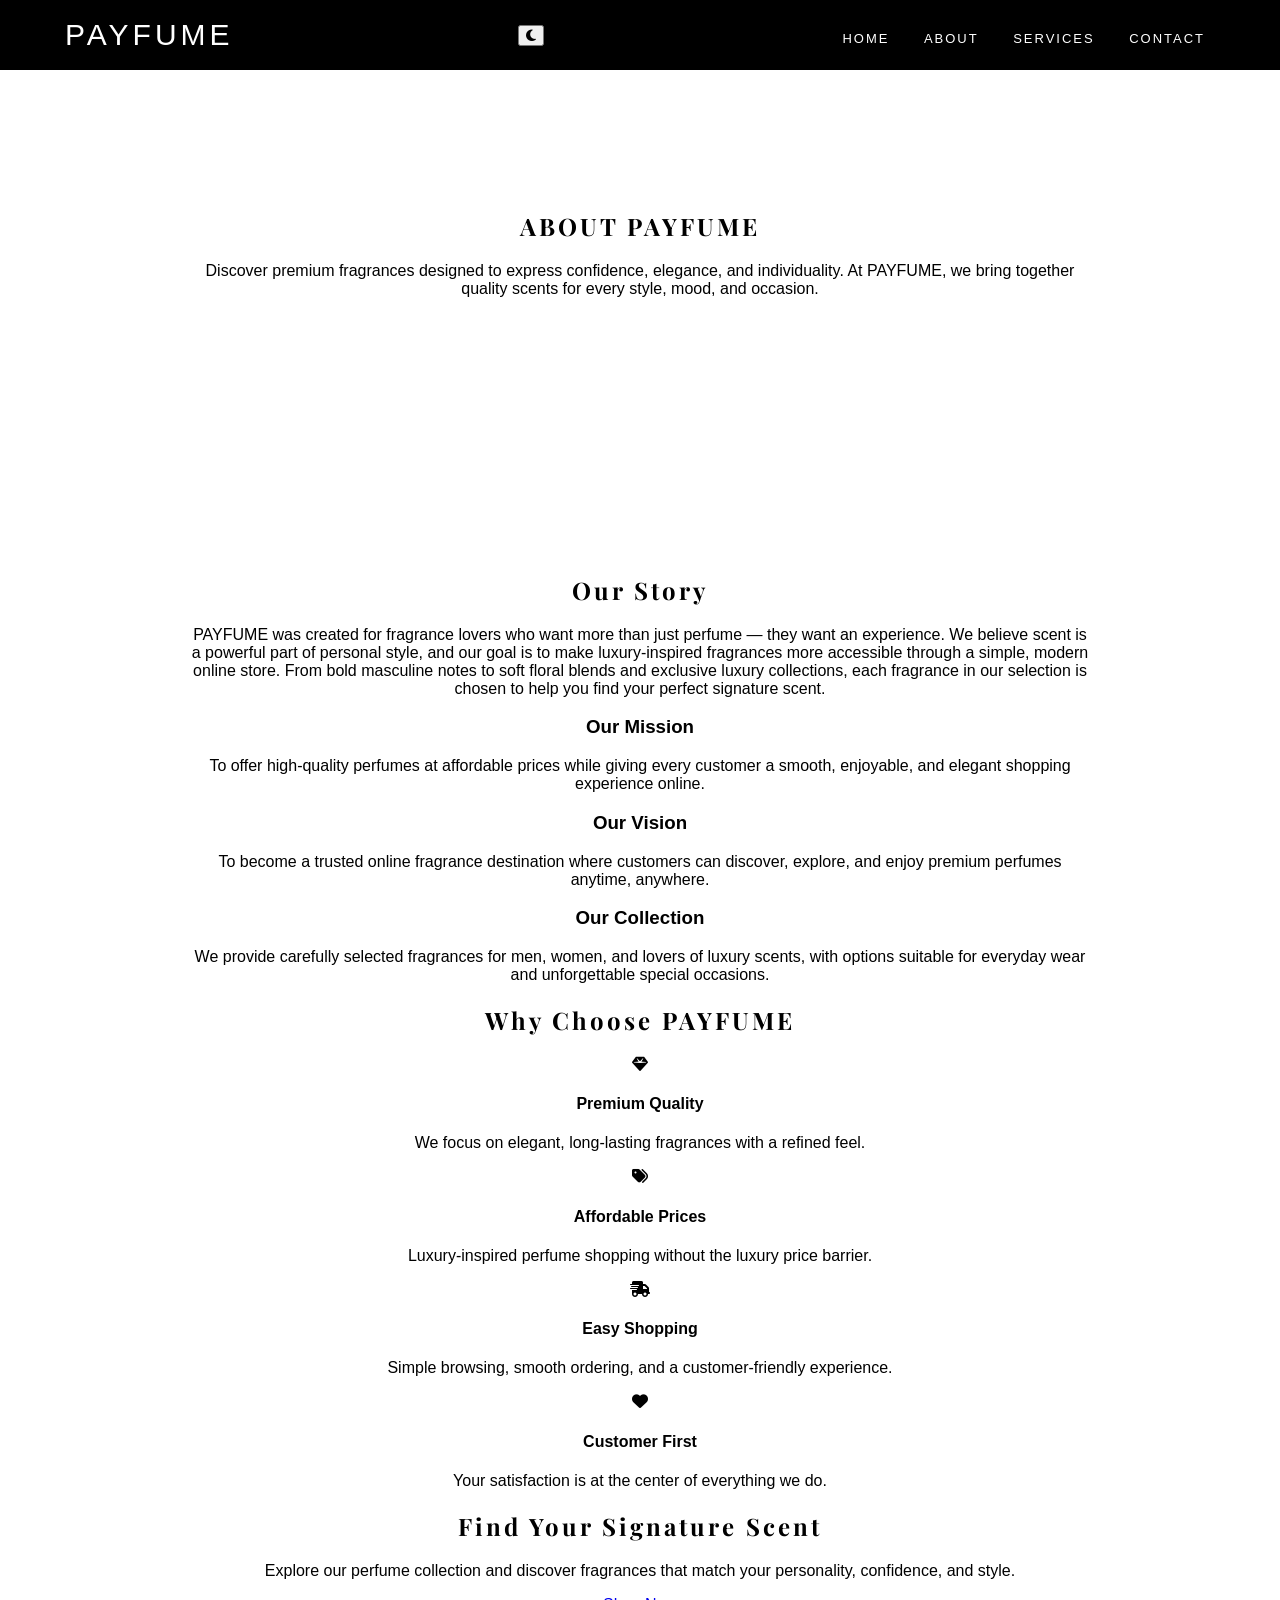
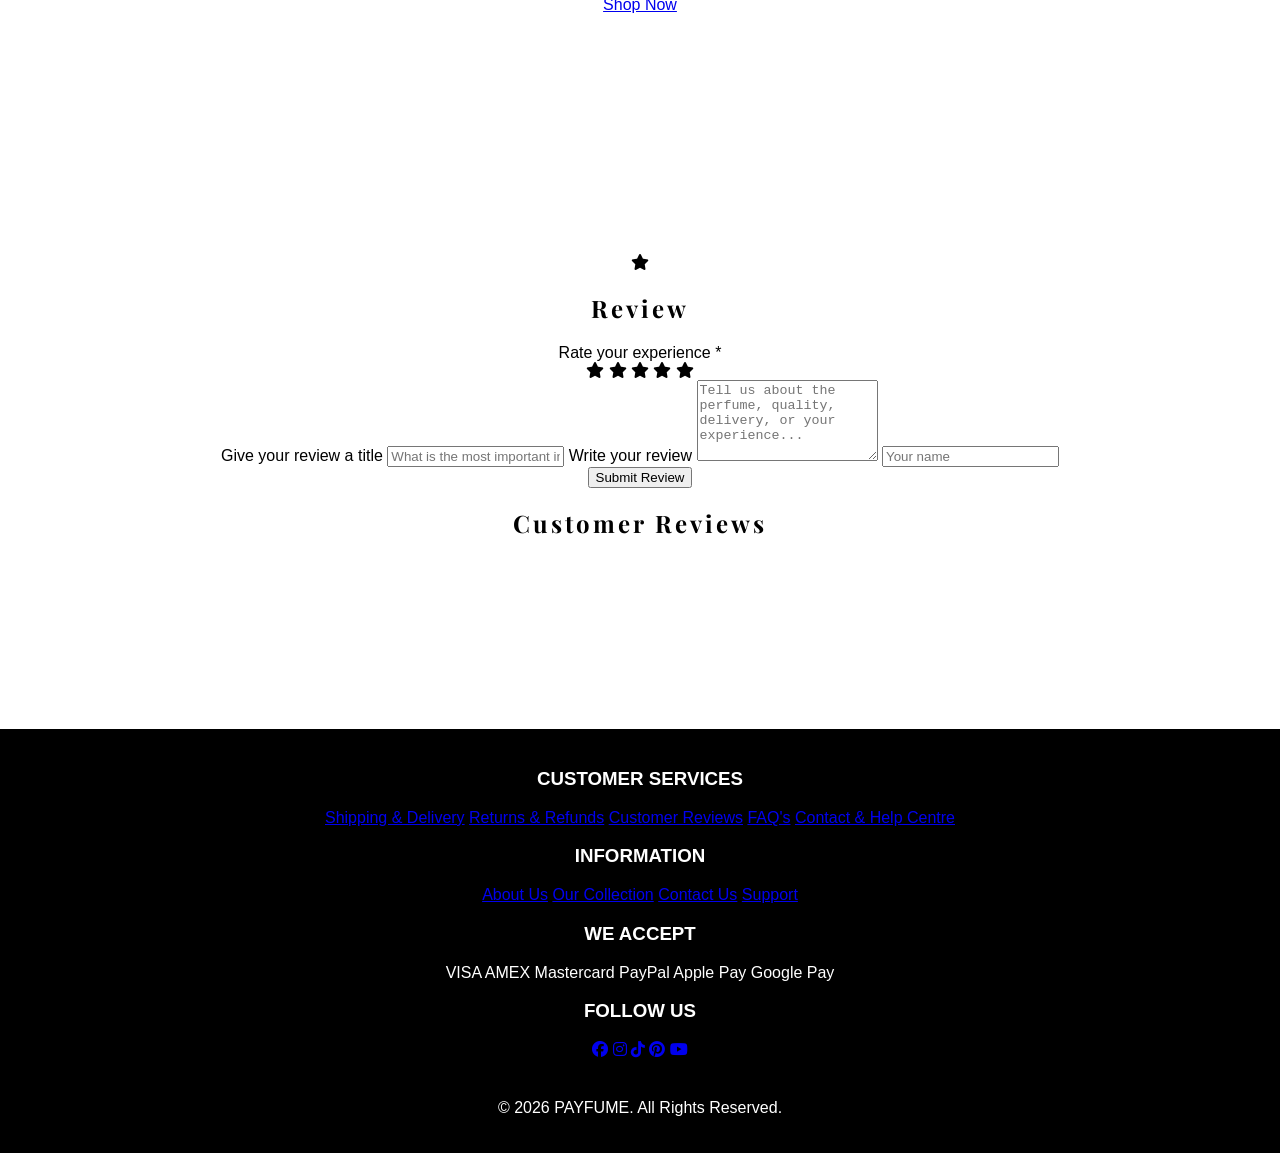
==== commit 91919741: "Update about.html" ====
--- a/about.html
+++ b/about.html
@@ -1,79 +1,223 @@
 <!DOCTYPE html>
 <html lang="en">
 <head>
-<meta charset="UTF-8">
-<meta name="viewport" content="width=device-width, initial-scale=1.0">
-<title>Contact Us - PAYFUME</title>
-
-<link href="https://fonts.googleapis.com/css2?family=Playfair+Display:wght@400;600&family=Montserrat:wght@300;400&display=swap" rel="stylesheet">
-<link rel="stylesheet" href="https://cdnjs.cloudflare.com/ajax/libs/font-awesome/6.5.0/css/all.min.css">
-<link rel="stylesheet" href="style.css">
-<link rel="stylesheet" href="https://fonts.googleapis.com/css2?family=Material+Symbols+Outlined" />
-<link rel="stylesheet" href="https://fonts.googleapis.com/css?family=Sofia">
-
+  <meta charset="UTF-8" />
+  <meta name="viewport" content="width=device-width, initial-scale=1.0" />
+  <title>About Us - PAYFUME</title>
+
+  <link href="https://fonts.googleapis.com/css2?family=Playfair+Display:wght@400;600;700&family=Montserrat:wght@300;400;500;600&display=swap" rel="stylesheet">
+  <link rel="stylesheet" href="https://cdnjs.cloudflare.com/ajax/libs/font-awesome/6.5.0/css/all.min.css">
+  <link rel="stylesheet" href="style.css">
+
+  
 </head>
-
 <body>
 
-<header>
-
-   <div class="nav-left">
-<span id="menuBtn" class="material-symbols-outlined">menu</span>
-<div class="logo">PAYFUME</div>
-</div>
-
-<nav class="nav-right">
-<a href="index.html">HOME</a>
-<a href="about.html">ABOUT</a>
-<a href="services.html">SERVICES</a>
-<a href="contact.html">CONTACT</a>
-
-
-   <label class="theme-switch">
-    <input type="checkbox" id="themeToggle">
-
-    <span class="slider">
-        <span id="themeIcon" class="material-symbols-outlined">
-            light_mode
-        </span>
-    </span>
-</label>
- 
-</nav>
-
-</header>
-
-<section>
-
-    <h1 style="text-align:center;">Contact Us</h1>
-
-    <p style="text-align:center; margin-top:20px;">
-        We'd love to hear from you!
+  <header>
+    <div class="logo">PAYFUME</div>
+
+    <button id="theme-toggle" aria-label="Toggle theme">
+      <i class="fa-solid fa-moon"></i>
+    </button>
+
+    <nav>
+      <a href="index.html">HOME</a>
+      <a href="about.html">ABOUT</a>
+      <a href="services.html">SERVICES</a>
+      <a href="contact.html">CONTACT</a>
+    </nav>
+  </header>
+
+  <section class="about-hero">
+    <h1>ABOUT PAYFUME</h1>
+    <p>
+      Discover premium fragrances designed to express confidence, elegance, and individuality.
+      At PAYFUME, we bring together quality scents for every style, mood, and occasion.
     </p>
-
-    <form id="contactForm" class="contact-form">
-        
-        <input type="text" placeholder="Your Name" required>
-        
-        <input type="email" placeholder="Your Email" required>
-        
-        <textarea rows="6" placeholder="Your Message" required></textarea>
-        
-        <button type="submit">Send Message</button>
-
-        <p id="successMessage" class="success-message"></p>
-
+  </section>
+
+  <section class="about-section">
+    <div class="about-intro">
+      <h2>Our Story</h2>
+      <p>
+        PAYFUME was created for fragrance lovers who want more than just perfume — they want
+        an experience. We believe scent is a powerful part of personal style, and our goal is
+        to make luxury-inspired fragrances more accessible through a simple, modern online store.
+        From bold masculine notes to soft floral blends and exclusive luxury collections,
+        each fragrance in our selection is chosen to help you find your perfect signature scent.
+      </p>
+    </div>
+
+    <div class="about-grid">
+      <div class="about-card">
+        <h3>Our Mission</h3>
+        <p>
+          To offer high-quality perfumes at affordable prices while giving every customer
+          a smooth, enjoyable, and elegant shopping experience online.
+        </p>
+      </div>
+
+      <div class="about-card">
+        <h3>Our Vision</h3>
+        <p>
+          To become a trusted online fragrance destination where customers can discover,
+          explore, and enjoy premium perfumes anytime, anywhere.
+        </p>
+      </div>
+
+      <div class="about-card">
+        <h3>Our Collection</h3>
+        <p>
+          We provide carefully selected fragrances for men, women, and lovers of luxury scents,
+          with options suitable for everyday wear and unforgettable special occasions.
+        </p>
+      </div>
+    </div>
+
+    <div class="why-payfume">
+      <h2>Why Choose PAYFUME</h2>
+
+      <div class="why-list">
+        <div class="why-item">
+          <i class="fa-solid fa-gem"></i>
+          <h4>Premium Quality</h4>
+          <p>We focus on elegant, long-lasting fragrances with a refined feel.</p>
+        </div>
+
+        <div class="why-item">
+          <i class="fa-solid fa-tags"></i>
+          <h4>Affordable Prices</h4>
+          <p>Luxury-inspired perfume shopping without the luxury price barrier.</p>
+        </div>
+
+        <div class="why-item">
+          <i class="fa-solid fa-truck-fast"></i>
+          <h4>Easy Shopping</h4>
+          <p>Simple browsing, smooth ordering, and a customer-friendly experience.</p>
+        </div>
+
+        <div class="why-item">
+          <i class="fa-solid fa-heart"></i>
+          <h4>Customer First</h4>
+          <p>Your satisfaction is at the center of everything we do.</p>
+        </div>
+      </div>
+    </div>
+
+    <div class="about-cta">
+      <h2>Find Your Signature Scent</h2>
+      <p>
+        Explore our perfume collection and discover fragrances that match your personality,
+        confidence, and style.
+      </p>
+      <a href="services.html">Shop Now</a>
+    </div>
+  </section>
+<section class="review-form-section">
+  <div class="review-form-box">
+    <div class="review-header">
+      <div class="review-title-wrap">
+        <div class="review-icon">
+          <i class="fa-solid fa-star"></i>
+        </div>
+        <h2>Review</h2>
+      </div>
+    </div>
+
+    <form id="reviewForm" class="review-form">
+      <label>Rate your experience <span>*</span></label>
+
+      <div class="star-rating" id="starRating">
+        <i class="fa-solid fa-star star" data-value="1"></i>
+        <i class="fa-solid fa-star star" data-value="2"></i>
+        <i class="fa-solid fa-star star" data-value="3"></i>
+        <i class="fa-solid fa-star star" data-value="4"></i>
+        <i class="fa-solid fa-star star" data-value="5"></i>
+      </div>
+
+      <input type="hidden" id="ratingValue" value="0">
+
+      <label for="reviewTitle">Give your review a title</label>
+      <input
+        type="text"
+        id="reviewTitle"
+        placeholder="What is the most important information?"
+        required
+      >
+
+      <label for="reviewMessage">Write your review</label>
+      <textarea
+        id="reviewMessage"
+        rows="5"
+        placeholder="Tell us about the perfume, quality, delivery, or your experience..."
+        required
+      ></textarea>
+
+      <input
+        type="text"
+        id="reviewName"
+        placeholder="Your name"
+        required
+      >
+
+      <button type="submit">Submit Review</button>
+
+      <p id="reviewSuccess" class="review-success"></p>
     </form>
-
+  </div>
+
+  <div class="customer-reviews">
+    <h2>Customer Reviews</h2>
+    <div id="reviewsList"></div>
+  </div>
 </section>
-
-<footer>
-    © 2026 PAYFUME. All Rights Reserved.
-     <p id="currentDateTime"></p>
-</footer>
-
-<!-- External JavaScript -->
-<script src="script.js"></script>
+  <footer>
+    <div class="footer-links">
+      <div>
+        <h3>CUSTOMER SERVICES</h3>
+        <a href="contact.html">Shipping & Delivery</a>
+        <a href="contact.html">Returns & Refunds</a>
+        <a href="contact.html">Customer Reviews</a>
+        <a href="contact.html">FAQ's</a>
+        <a href="contact.html">Contact & Help Centre</a>
+      </div>
+
+      <div>
+        <h3>INFORMATION</h3>
+        <a href="about.html">About Us</a>
+        <a href="services.html">Our Collection</a>
+        <a href="contact.html">Contact Us</a>
+        <a href="contact.html">Support</a>
+      </div>
+
+      <div>
+        <h3>WE ACCEPT</h3>
+        <div class="payment-icons">
+          <span>VISA</span>
+          <span>AMEX</span>
+          <span>Mastercard</span>
+          <span>PayPal</span>
+          <span>Apple Pay</span>
+          <span>Google Pay</span>
+        </div>
+      </div>
+
+      <div>
+        <h3>FOLLOW US</h3>
+        <div class="social-icons">
+          <a href="https://www.facebook.com/share/1G55bbYmSF/"><i class="fa-brands fa-facebook"></i></a>
+          <a href="#"><i class="fa-brands fa-instagram"></i></a>
+          <a href="#"><i class="fa-brands fa-tiktok"></i></a>
+          <a href="#"><i class="fa-brands fa-pinterest"></i></a>
+          <a href="#"><i class="fa-brands fa-youtube"></i></a>
+        </div>
+      </div>
+    </div>
+
+    <p style="margin-top:40px;">© 2026 PAYFUME. All Rights Reserved.</p>
+  </footer>
+
+  <script src="script.js"></script>
 
 </body>
 </html>
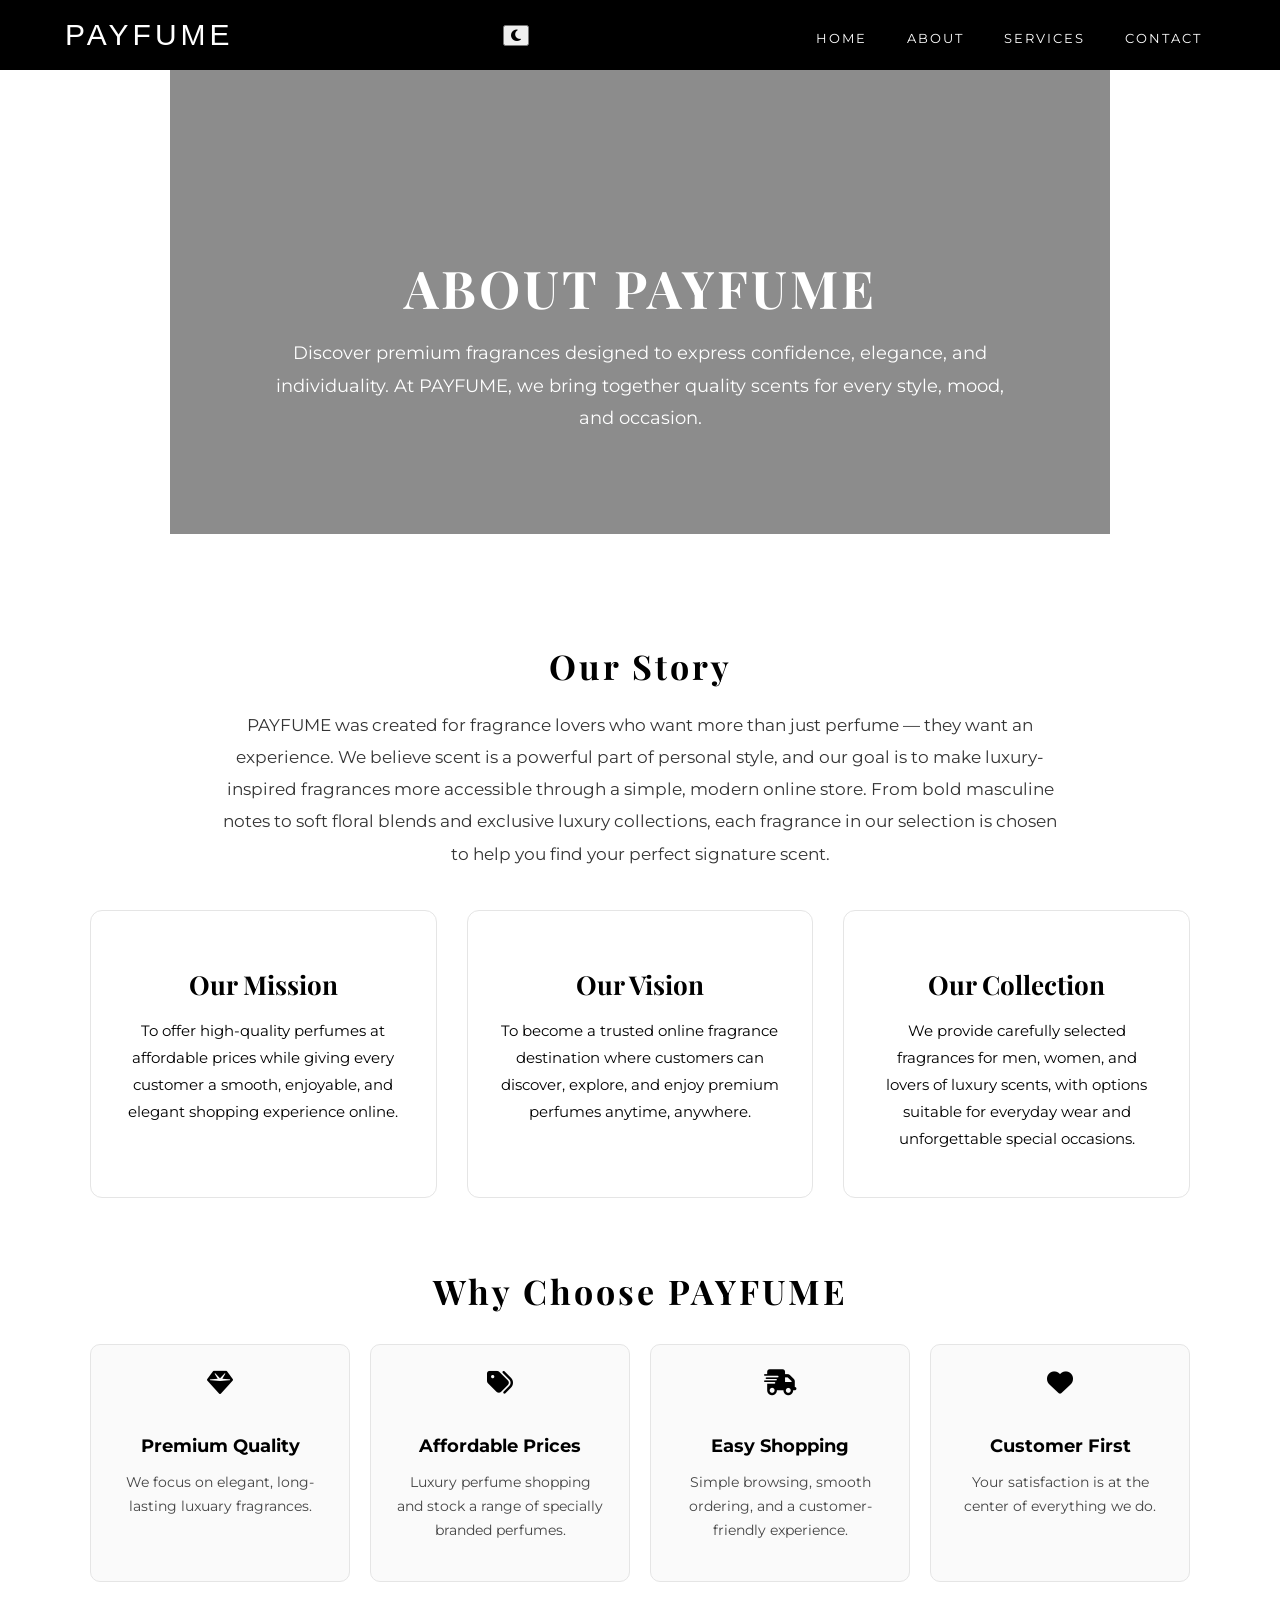
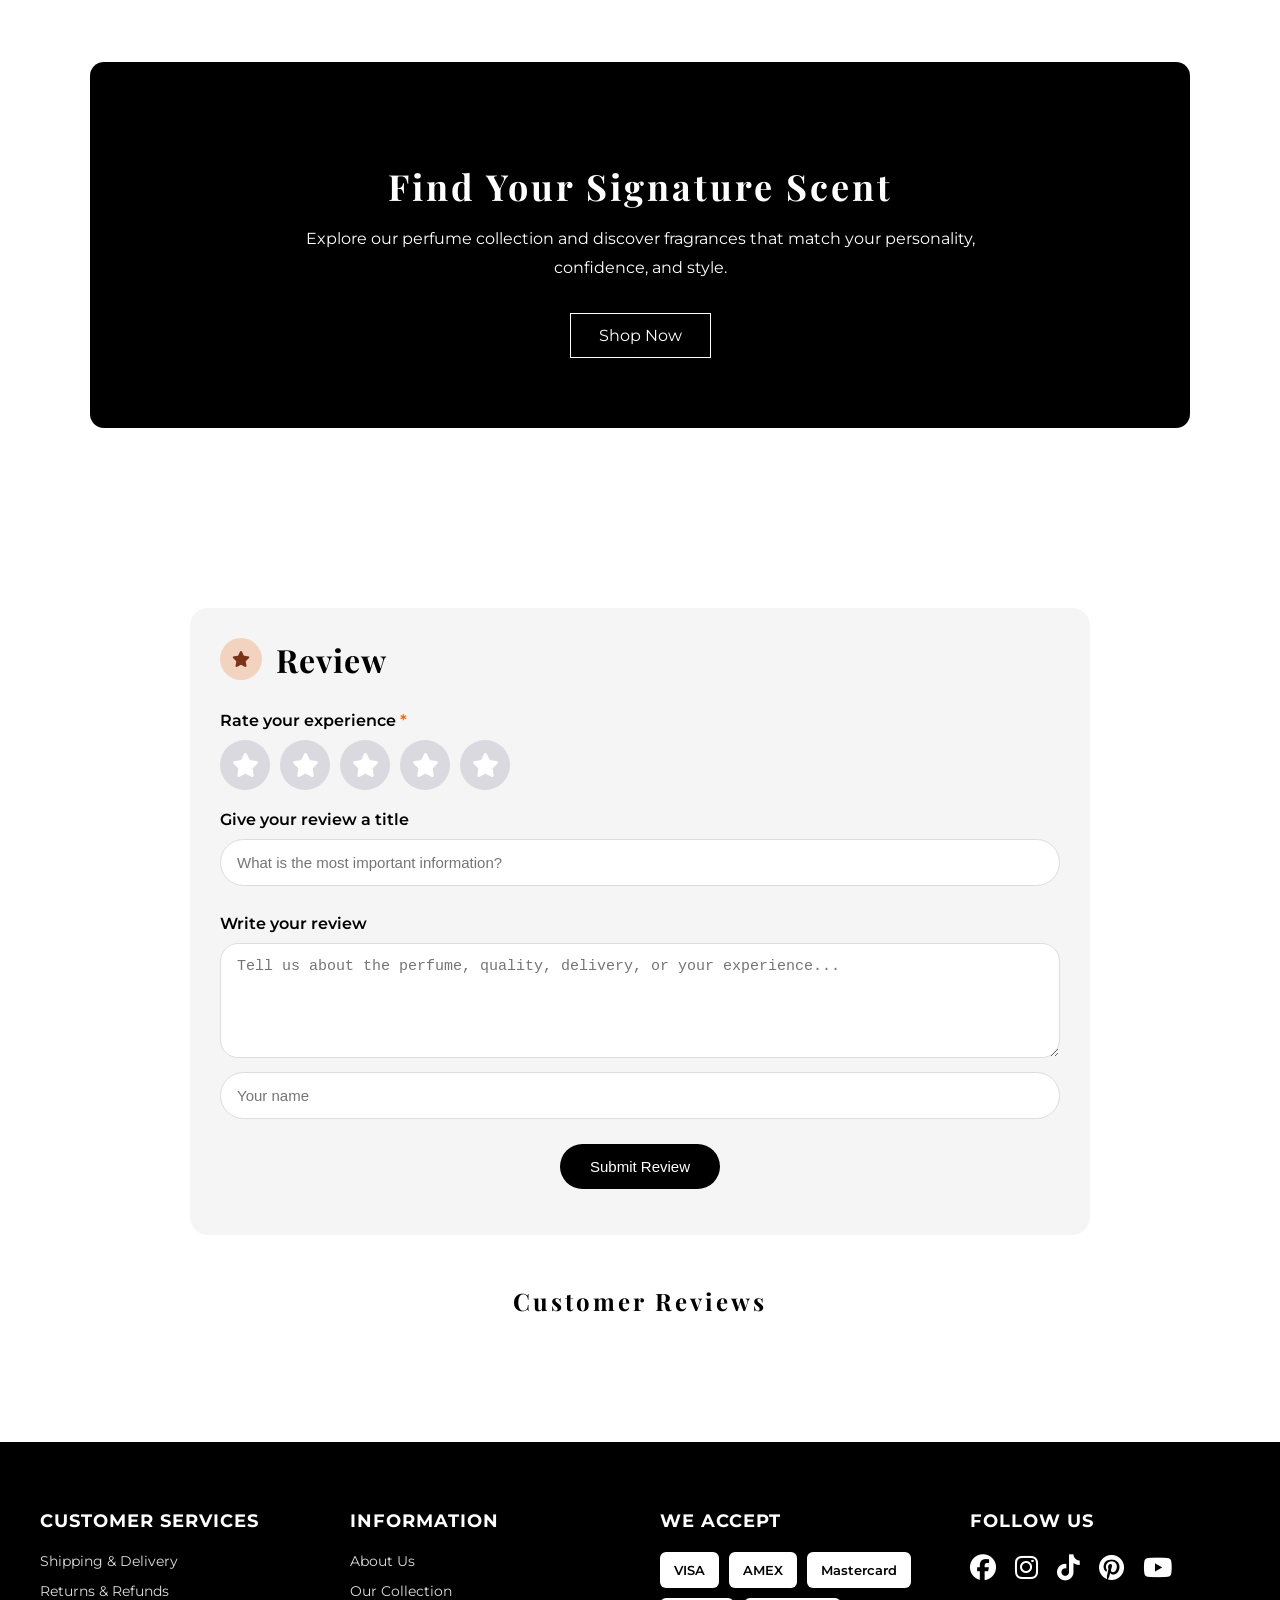
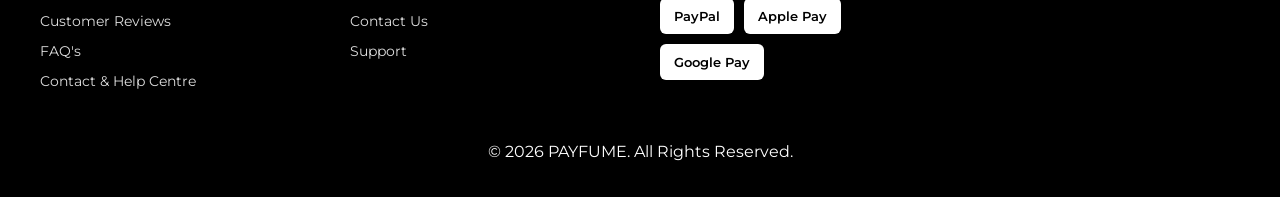
==== commit d5688016: "Update about.html" ====
--- a/about.html
+++ b/about.html
@@ -81,13 +81,13 @@
         <div class="why-item">
           <i class="fa-solid fa-gem"></i>
           <h4>Premium Quality</h4>
-          <p>We focus on elegant, long-lasting fragrances with a refined feel.</p>
+          <p>We focus on elegant, long-lasting luxuary fragrances. </p>
         </div>
 
         <div class="why-item">
           <i class="fa-solid fa-tags"></i>
           <h4>Affordable Prices</h4>
-          <p>Luxury-inspired perfume shopping without the luxury price barrier.</p>
+          <p>Luxury perfume shopping and stock a range of specially branded perfumes.</p>
         </div>
 
         <div class="why-item">
--- a/style.css
+++ b/style.css
@@ -243,49 +243,391 @@
     text-align: center;
 }
 /*===about====*/
-body {
+ .about-hero {
+      background: linear-gradient(rgba(0,0,0,0.45), rgba(0,0,0,0.45)),
+                  url(Images/fragrance.jpg) center/cover no-repeat;
+      color: white;
+      text-align: center;
+      padding: 140px 20px 100px;
+    }
+
+    .about-hero h1 {
+      font-size: 52px;
+      margin-bottom: 15px;
+      letter-spacing: 3px;
+    }
+
+    .about-hero p {
+      max-width: 750px;
+      margin: auto;
+      font-size: 18px;
+      line-height: 1.8;
+    }
+
+    .about-section {
+      max-width: 1100px;
+      margin: auto;
+      padding: 80px 20px;
+    }
+
+    .about-grid {
+      display: grid;
+      grid-template-columns: repeat(auto-fit, minmax(280px, 1fr));
+      gap: 30px;
+      margin-top: 40px;
+    }
+
+    .about-card {
+      border: 1px solid #e5e5e5;
+      border-radius: 12px;
+      padding: 30px;
+      background: #fff;
+      transition: 0.3s ease;
+    }
+
+    .about-card:hover {
+      transform: translateY(-4px);
+      box-shadow: 0 10px 25px rgba(0,0,0,0.08);
+    }
+
+    .about-card h3 {
+      font-family: 'Playfair Display', serif;
+      margin-bottom: 15px;
+      font-size: 26px;
+    }
+
+    .about-card p {
+      line-height: 1.8;
+      font-size: 15px;
+    }
+
+    .about-intro {
+      text-align: center;
+      max-width: 850px;
+      margin: auto;
+    }
+
+    .about-intro h2 {
+      font-size: 34px;
+      margin-bottom: 20px;
+    }
+
+    .about-intro p {
+      font-size: 17px;
+      line-height: 1.9;
+      color: #333;
+    }
+
+    .why-payfume {
+      margin-top: 70px;
+      text-align: center;
+    }
+
+    .why-payfume h2 {
+      margin-bottom: 30px;
+      font-size: 34px;
+    }
+
+    .why-list {
+      display: grid;
+      grid-template-columns: repeat(auto-fit, minmax(220px, 1fr));
+      gap: 20px;
+      margin-top: 30px;
+    }
+
+    .why-item {
+      padding: 25px;
+      border: 1px solid #e5e5e5;
+      border-radius: 10px;
+      background: #fafafa;
+    }
+
+    .why-item i {
+      font-size: 26px;
+      margin-bottom: 15px;
+      color: #000;
+    }
+
+    .why-item h4 {
+      margin-bottom: 10px;
+      font-size: 18px;
+    }
+
+    .why-item p {
+      font-size: 14px;
+      line-height: 1.7;
+      color: #444;
+    }
+
+    .about-cta {
+      margin-top: 80px;
+      text-align: center;
+      background: #000;
+      color: #fff;
+      padding: 70px 20px;
+      border-radius: 14px;
+    }
+
+    .about-cta h2 {
+      font-size: 36px;
+      margin-bottom: 15px;
+    }
+
+    .about-cta p {
+      max-width: 700px;
+      margin: 0 auto 30px;
+      line-height: 1.8;
+      font-size: 16px;
+    }
+
+    .about-cta a {
+      display: inline-block;
+      padding: 12px 28px;
+      border: 1px solid #fff;
+      color: #fff;
+      text-decoration: none;
+      transition: 0.3s ease;
+    }
+
+    .about-cta a:hover {
+      background: #fff;
+      color: #000;
+    }
+
+    .footer-links {
+      display: grid;
+      grid-template-columns: repeat(auto-fit, minmax(220px, 1fr));
+      gap: 40px;
+      max-width: 1200px;
+      margin: auto;
+      text-align: left;
+      padding-top: 30px;
+    }
+
+    .footer-links h3 {
+      font-size: 18px;
+      margin-bottom: 20px;
+      letter-spacing: 1px;
+    }
+
+    .footer-links a {
+      display: block;
+      color: #ddd;
+      text-decoration: none;
+      margin-bottom: 12px;
+      font-size: 14px;
+      transition: 0.3s;
+    }
+
+    .footer-links a:hover {
+      color: white;
+    }
+
+    .social-icons a {
+      display: inline-block;
+      color: white;
+      font-size: 26px;
+      margin-right: 15px;
+    }
+
+    .payment-icons {
+      display: flex;
+      flex-wrap: wrap;
+      gap: 10px;
+      margin-top: 10px;
+    }
+
+    .payment-icons span {
+      display: inline-block;
+      padding: 10px 14px;
+      background: #fff;
+      color: #000;
+      border-radius: 6px;
+      font-size: 13px;
+      font-weight: 600;
+    }
+
+    body.dark .about-card,
+    body.dark .why-item {
+      background: #1a1a1a;
+      border-color: #333;
+      color: #fff;
+    }
+
+    body.dark .about-intro p,
+    body.dark .why-item p {
+      color: #ddd;
+    }
+
+    @media (max-width: 768px) {
+      .about-hero h1 {
+        font-size: 38px;
+      }
+
+      .about-hero p {
+        font-size: 16px;
+      }
+
+      .about-cta h2 {
+        font-size: 28px;
+      }
+    }
+/* === review section ====*/
+.review-form-section {
+    max-width: 900px;
+    margin: 80px auto;
+    padding: 20px;
+}
+
+.review-form-box {
+    background: #f5f5f5;
+    border-radius: 18px;
+    padding: 30px;
+    margin-bottom: 50px;
+}
+
+.review-header {
+    display: flex;
+    justify-content: space-between;
+    align-items: center;
+    margin-bottom: 30px;
+}
+
+.review-title-wrap {
+    display: flex;
+    align-items: center;
+    gap: 14px;
+}
+
+.review-title-wrap h2 {
     margin: 0;
-    font-family: Arial, sans-serif;
-    background-color: white;
-}
-
-
-header {
+    font-size: 32px;
+    letter-spacing: 1px;
+}
+
+.review-icon {
+    width: 42px;
+    height: 42px;
+    border-radius: 50%;
+    background: #f2d3bf;
+    display: flex;
+    justify-content: center;
+    align-items: center;
+    color: #7a3419;
+    font-size: 16px;
+}
+
+.review-form label {
+    display: block;
+    font-weight: 600;
+    margin: 18px 0 10px;
+    text-align: left;
+}
+
+.review-form label span {
+    color: #ff6a00;
+}
+
+.star-rating {
+    display: flex;
+    gap: 10px;
+    margin-bottom: 20px;
+}
+
+.star-rating .star {
+    width: 50px;
+    height: 50px;
+    border-radius: 50%;
+    background: #d9d9df;
+    color: white;
+    display: flex;
+    justify-content: center;
+    align-items: center;
+    cursor: pointer;
+    font-size: 24px;
+    transition: 0.3s ease;
+}
+
+.star-rating .star.active {
+    background: #ff6a00;
+}
+
+.review-form input,
+.review-form textarea {
+    width: 100%;
+    padding: 14px 16px;
+    border: 1px solid #ddd;
+    border-radius: 30px;
+    font-size: 15px;
+    box-sizing: border-box;
+    margin-bottom: 10px;
+}
+
+.review-form textarea {
+    border-radius: 18px;
+    resize: vertical;
+}
+
+.review-form button {
+    margin-top: 15px;
+    padding: 14px 30px;
     background: black;
     color: white;
+    border: none;
+    border-radius: 30px;
+    cursor: pointer;
+    font-size: 15px;
+}
+
+.review-form button:hover {
+    background: #333;
+}
+
+.review-success {
+    color: green;
+    margin-top: 15px;
+    font-weight: 600;
+}
+
+.customer-reviews h2 {
+    text-align: center;
+    margin-bottom: 25px;
+}
+
+.review-card {
+    border: 1px solid #ddd;
+    border-radius: 14px;
     padding: 20px;
-    text-align: center;
-}
-
-nav a {
-    color: white;
-    text-decoration: none;
-    margin: 0 15px;
-}
-
-nav a:hover {
-    text-decoration: none;
-}
-
-/* Section */
-section {
-    padding: 120px 20px;
-    text-align: center;
-    max-width: 900px;
-    margin: auto;
-}
-
-/* Dropdown */
-.category-box {
-    margin-top: 40px;
-}
-
-select {
-    padding: 10px 20px;
-    font-size: 16px;
-    border-radius: 5px;
-    border: 1px solid #ccc;
-}
+    margin-bottom: 20px;
+    background: white;
+    text-align: left;
+}
+
+.review-card .review-stars {
+    color: #ff6a00;
+    font-size: 18px;
+    margin-bottom: 10px;
+}
+
+.review-card h3 {
+    margin: 8px 0;
+    font-size: 20px;
+}
+
+.review-card p {
+    margin: 8px 0;
+    line-height: 1.7;
+}
+
+.review-card strong {
+    display: inline-block;
+    margin-top: 10px;
+}
+
+body.dark .review-form-box {
+    background: #1a1a1a;
+}
+
 
 /* Footer */
 footer {
